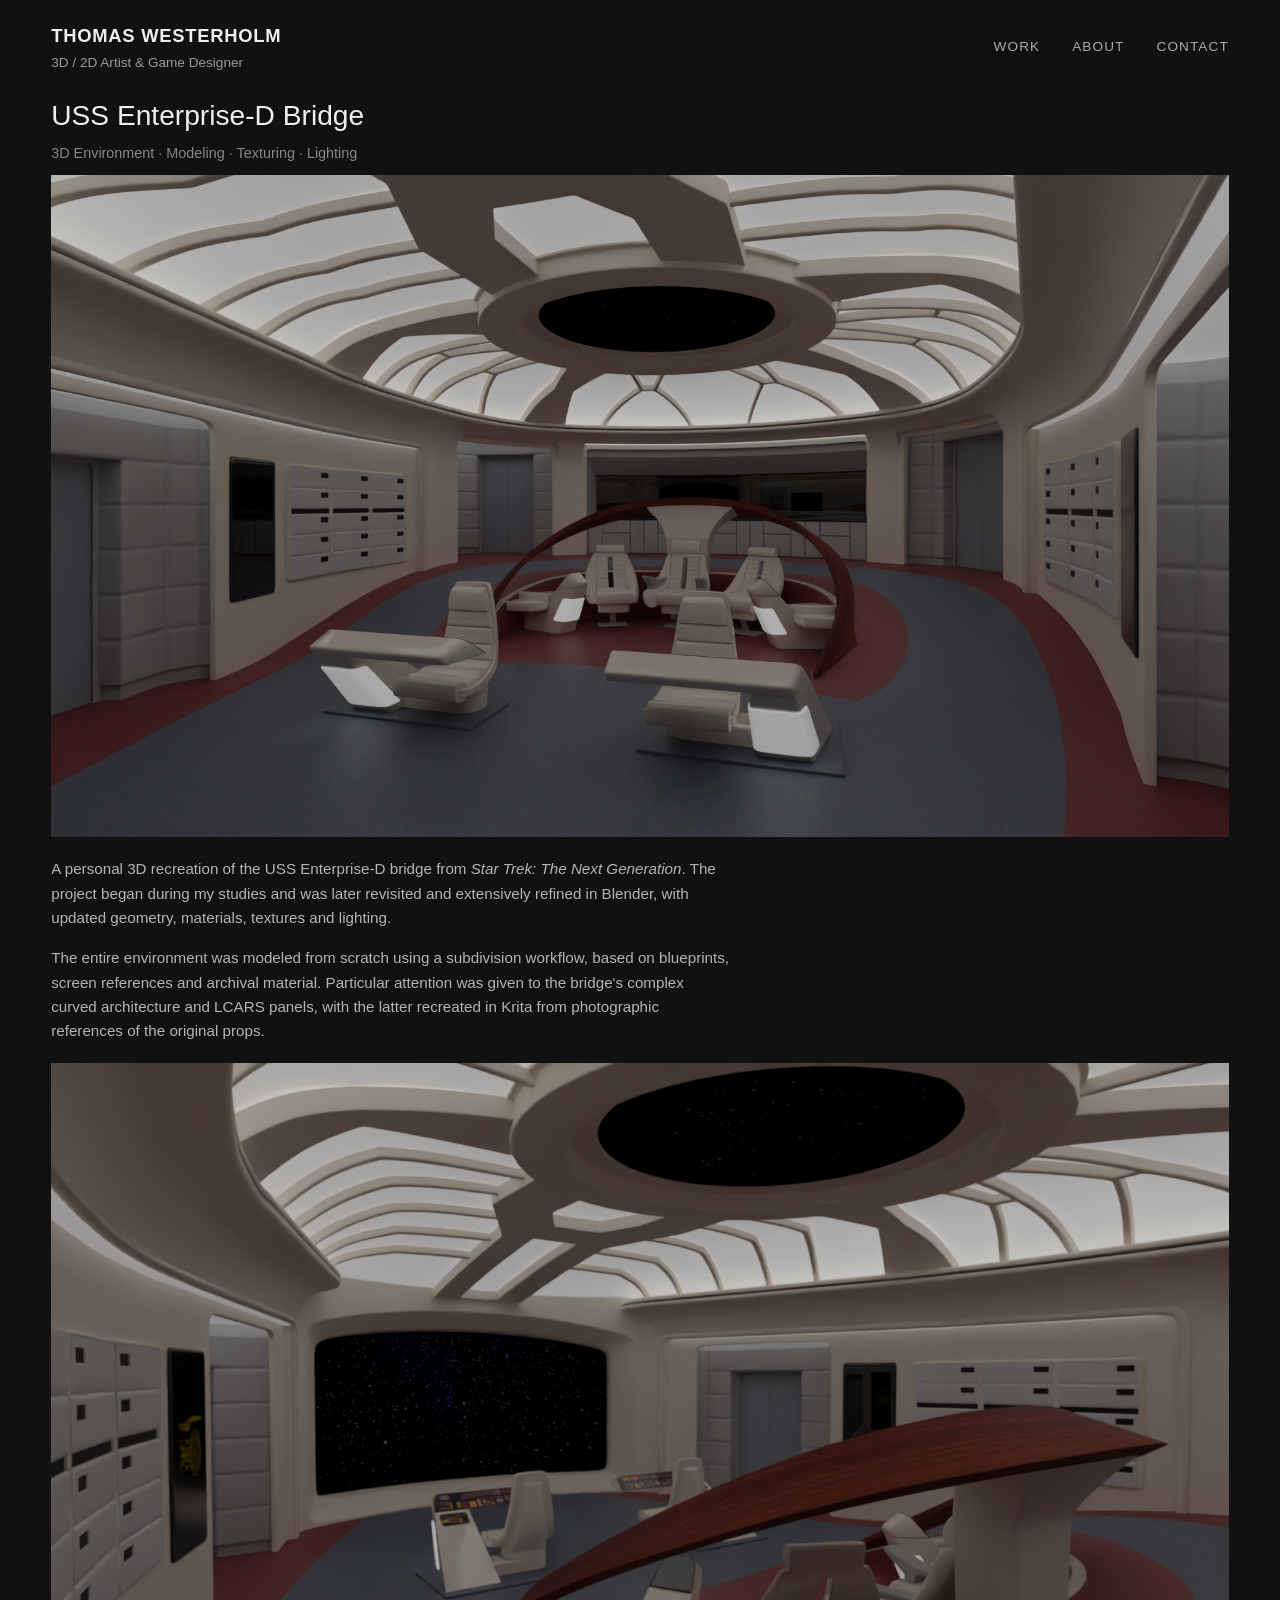
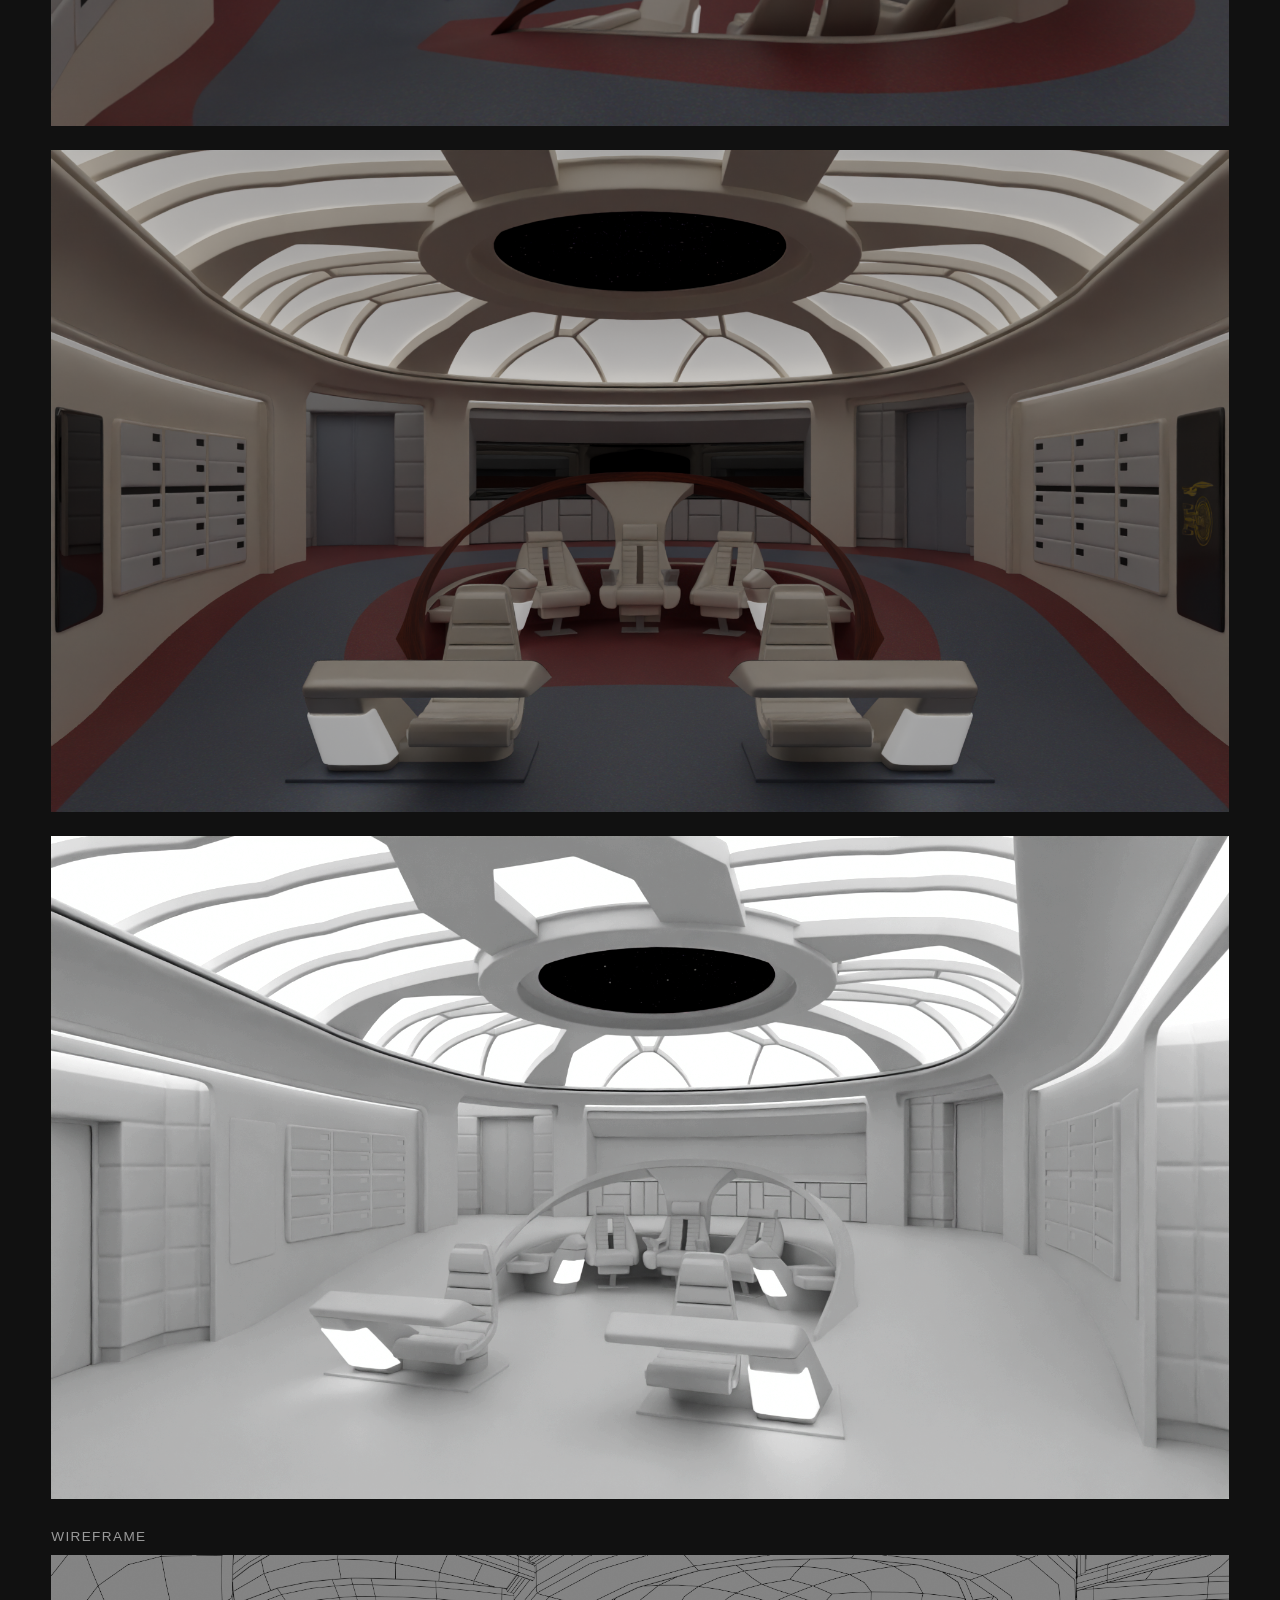
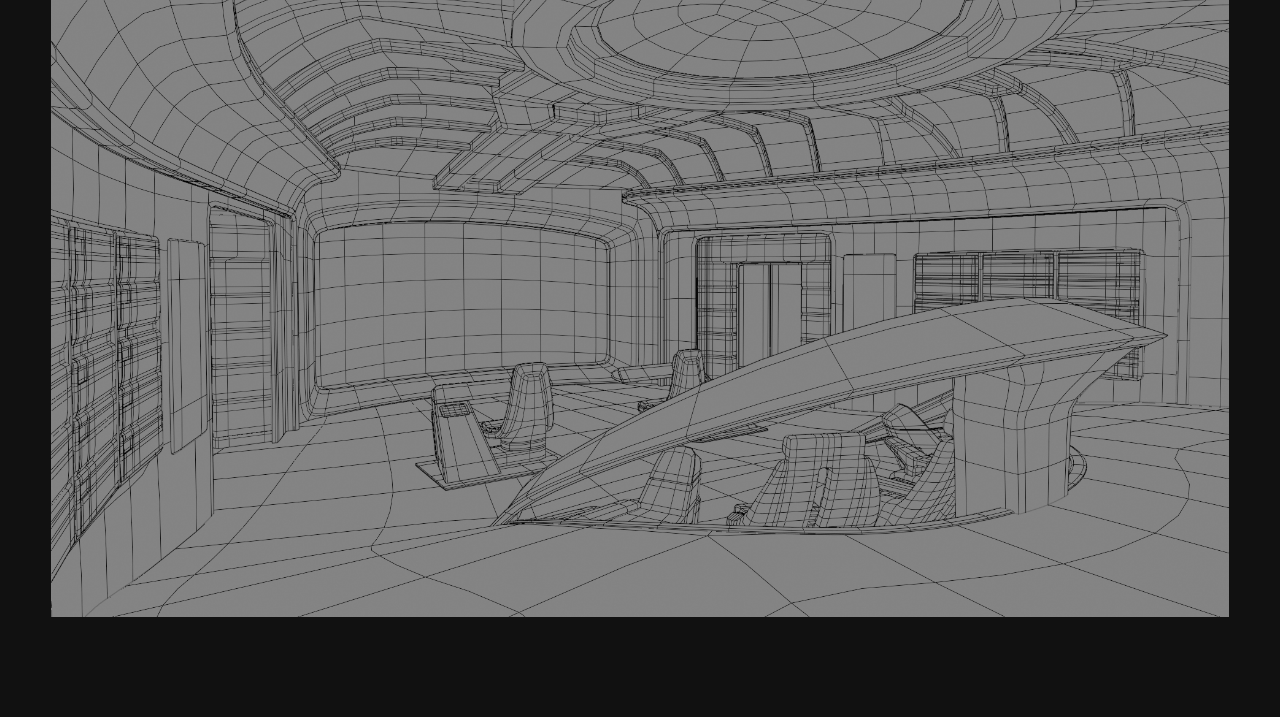
==== enterprise-d.html @ 62e86789 "Enhance project description and add lighting category Updated project description to include lightin" ====
<!DOCTYPE html>
<html lang="en">

<head>
    <meta charset="UTF-8">
    <meta name="viewport" content="width=device-width, initial-scale=1.0">

    <title>USS Enterprise-D Bridge — Thomas Westerholm</title>

    <link rel="stylesheet" href="style.css">
</head>

<body>

    <header class="site-header">

        <div class="identity">
            <a href="index.html">
                <h1>THOMAS WESTERHOLM</h1>
                <p>3D / 2D Artist &amp; Game Designer</p>
            </a>
        </div>

        <nav class="navigation">
            <a href="index.html#work">Work</a>
            <a href="index.html#about">About</a>
            <a href="index.html#contact">Contact</a>
        </nav>

    </header>


    <main class="project-page">

        <section class="project-header">

            <h1>USS Enterprise-D Bridge</h1>

            <p class="project-category">
                3D Environment · Modeling · Texturing · Lighting
            </p>

        </section>


        <section class="project-content">

            <img
                class="project-hero"
                src="/images/enterprise-d/enterprise-d-02.png"
                alt="USS Enterprise-D bridge 3D environment">

<div class="project-description">

    <p>
        A personal 3D recreation of the USS Enterprise-D bridge from
        <em>Star Trek: The Next Generation</em>. The project began during
        my studies and was later revisited and extensively refined in
        Blender, with updated geometry, materials, textures and lighting.
    </p>

    <p>
        The entire environment was modeled from scratch using a subdivision
        workflow, based on blueprints, screen references and archival material.
        Particular attention was given to the bridge's complex curved
        architecture and LCARS panels, with the latter recreated in Krita
        from photographic references of the original props.
    </p>

</div>


            <div class="project-gallery">

                <img
                    src="/images/enterprise-d/enterprise-d-03.png"
                    alt="USS Enterprise-D bridge front view">

                <img
                    src="/images/enterprise-d/enterprise-d-04.png"
                    alt="USS Enterprise-D bridge alternate view">

                <img
                    src="/images/enterprise-d/enterprise-d-01.png"
                    alt="USS Enterprise-D bridge command area">

            </div>


            <div class="project-breakdown">

                <h2>Wireframe</h2>

                <img
                    src="/images/enterprise-d/enterprise-d-wireframe.png"
                    alt="USS Enterprise-D bridge wireframe">

            </div>

        </section>

    </main>

</body>

</html>
---- style.css ----
/* ---------- Base ---------- */

* {
    box-sizing: border-box;
}

html {
    scroll-behavior: smooth;
}

body {
    margin: 0;
    background: #111111;
    color: #eeeeee;
    font-family: Arial, Helvetica, sans-serif;
    line-height: 1.5;
}

a {
    color: inherit;
    text-decoration: none;
}


/* ---------- Header ---------- */

.site-header {
    display: flex;
    justify-content: space-between;
    align-items: center;

    width: 100%;
    padding: 22px 4vw;
}

.identity h1 {
    margin: 0;
    font-size: 1.15rem;
    font-weight: 600;
    letter-spacing: 0.04em;
}

.identity p {
    margin: 3px 0 0;
    color: #999999;
    font-size: 0.85rem;
}

.navigation {
    display: flex;
    gap: 32px;
}

.navigation a {
    color: #aaaaaa;
    font-size: 0.85rem;
    letter-spacing: 0.08em;
    text-transform: uppercase;
}

.navigation a:hover {
    color: #ffffff;
}


/* ---------- Portfolio ---------- */

.portfolio {
    width: 100%;
    padding: 10px 4vw 80px;
}

.section-title {
    margin: 0 0 24px;
    font-size: 0.8rem;
    font-weight: 500;
    color: #888888;
    letter-spacing: 0.12em;
    text-transform: uppercase;
}

.project-grid {
    display: grid;
    grid-template-columns: repeat(2, minmax(0, 1fr));
    gap: 4vw 2vw;
}

.project-image {
    display: flex;
    align-items: center;
    justify-content: center;

    width: 100%;
    aspect-ratio: 16 / 9;

    background: #1b1b1b;
    color: #666666;
    font-size: 0.8rem;
    letter-spacing: 0.08em;

    overflow: hidden;
}

.project img {
    display: block;
    width: 100%;
    height: 100%;
    object-fit: cover;

    transition: transform 0.25s ease;
}

.project:hover img {
    transform: scale(1.015);
}

.project-info {
    padding-top: 12px;
}

.project-info h2 {
    margin: 0;
    font-size: 1rem;
    font-weight: 500;
}

.project-info p {
    margin: 3px 0 0;
    color: #888888;
    font-size: 0.8rem;
}

/* ---------- Project Page ---------- */

.project-page {
    width: 100%;
    padding: 0px 4vw 100px;
}

.project-header {
    margin-bottom: 10px;
}

.project-header h1 {
    margin: 0;
    font-size: clamp(1.5rem, 2.2vw, 2.2rem);
    font-weight: 500;
}

.project-category {
    margin: 6px 0 0;
    color: #888888;
    font-size: 0.9rem;
}

.project-content {
    width: 100%;
}

.project-hero {
    display: block;
    width: 100%;
    height: auto;
}

.project-description {
    max-width: 680px;
    margin: 20px 0 20px;
    color: #b5b5b5;
    font-size: 0.95rem;
    line-height: 1.6;
}

.project-description p {
    margin: 0 0 16px;
}

.project-gallery {
    display: grid;
    grid-template-columns: 1fr;
    gap: 24px;
}

.project-gallery img {
    display: block;
    width: 100%;
    height: auto;
}

.project-breakdown {
    margin-top: 28px;
}

.project-breakdown h2 {
    margin: 0 0 8px;
    font-size: 0.85rem;
    font-weight: 500;
    color: #999999;
    letter-spacing: 0.1em;
    text-transform: uppercase;
}

.project-breakdown img {
    display: block;
    width: 100%;
    height: auto;
}

/* ---------- Responsive ---------- */

@media (max-width: 700px) {

    .site-header {
        align-items: flex-start;
        flex-direction: column;
        gap: 20px;
        padding: 22px 20px;
    }

    .navigation {
        gap: 20px;
    }

    .portfolio {
        padding: 25px 20px 60px;
    }

    .project-grid {
        grid-template-columns: 1fr;
        gap: 40px;
    }

    .project-page {
        padding: 25px 20px 70px;
    }

    .project-description {
        margin: 30px 0 40px;
    }
}
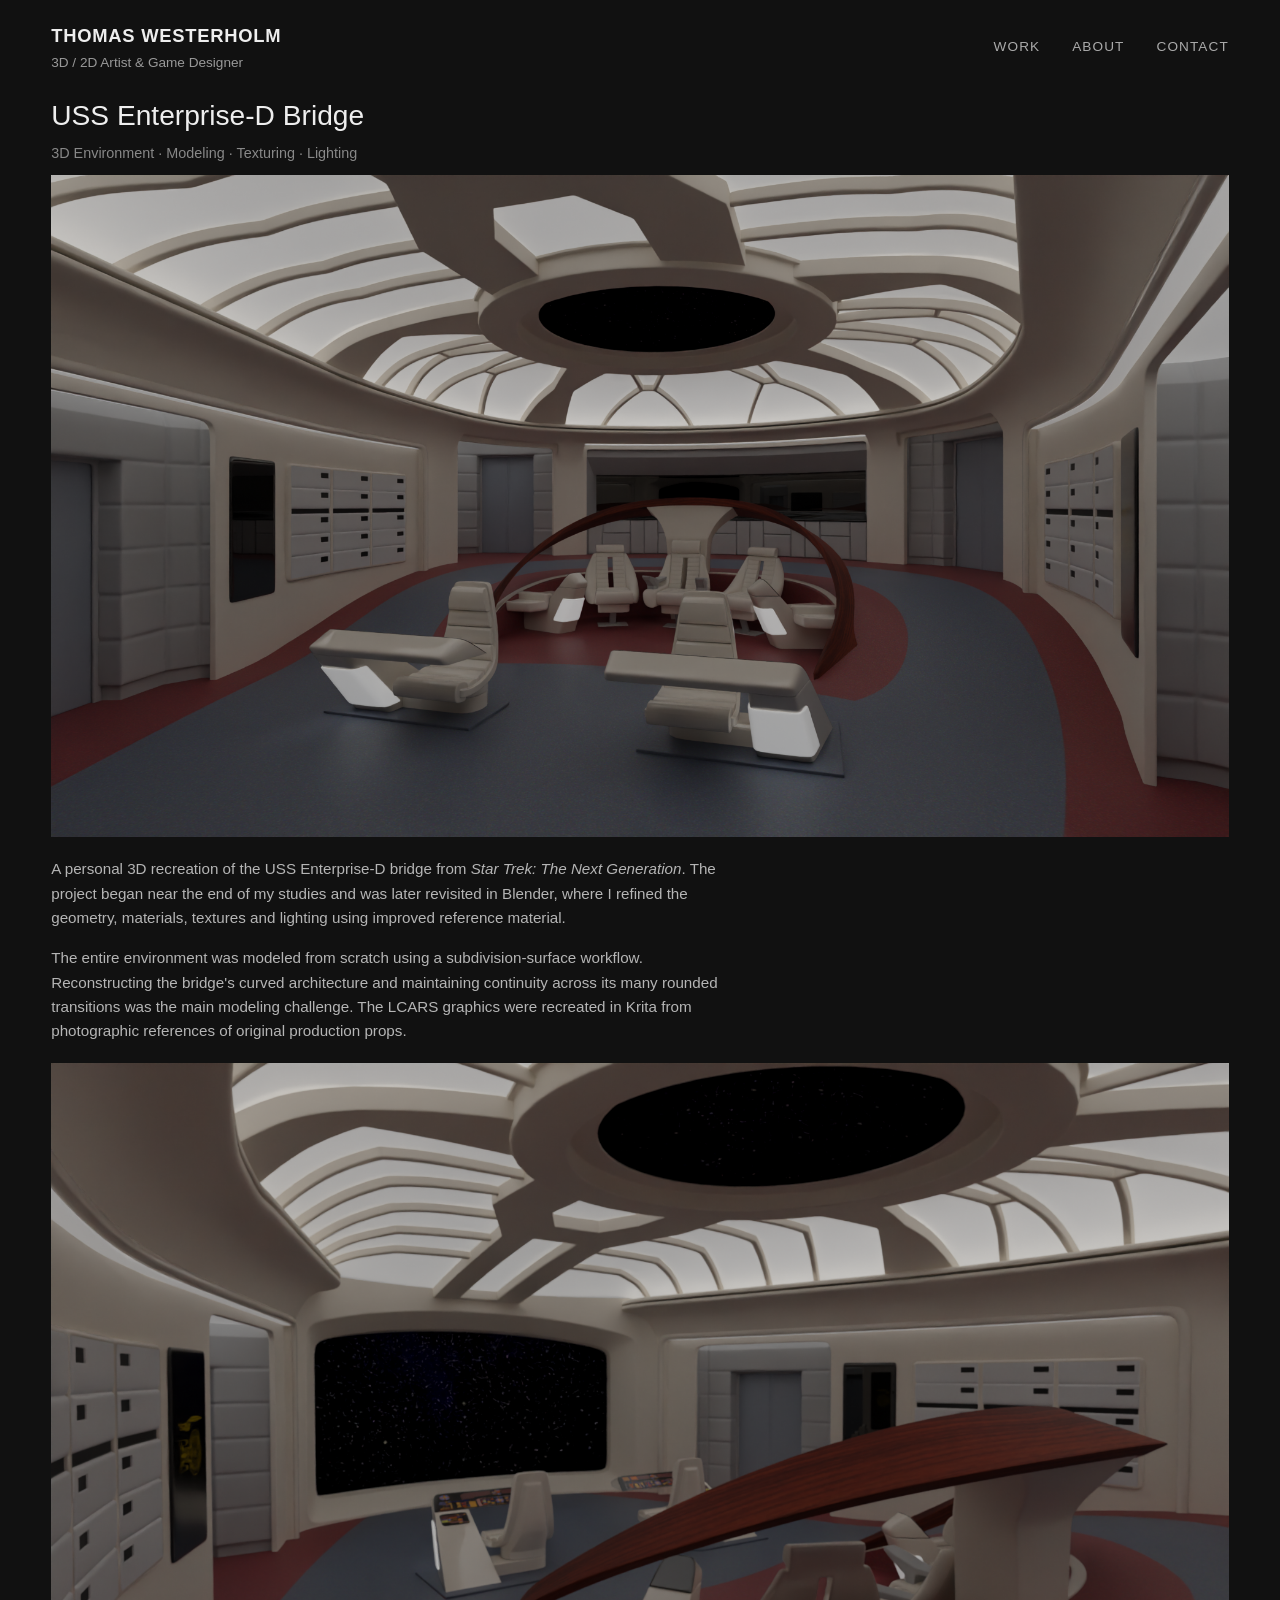
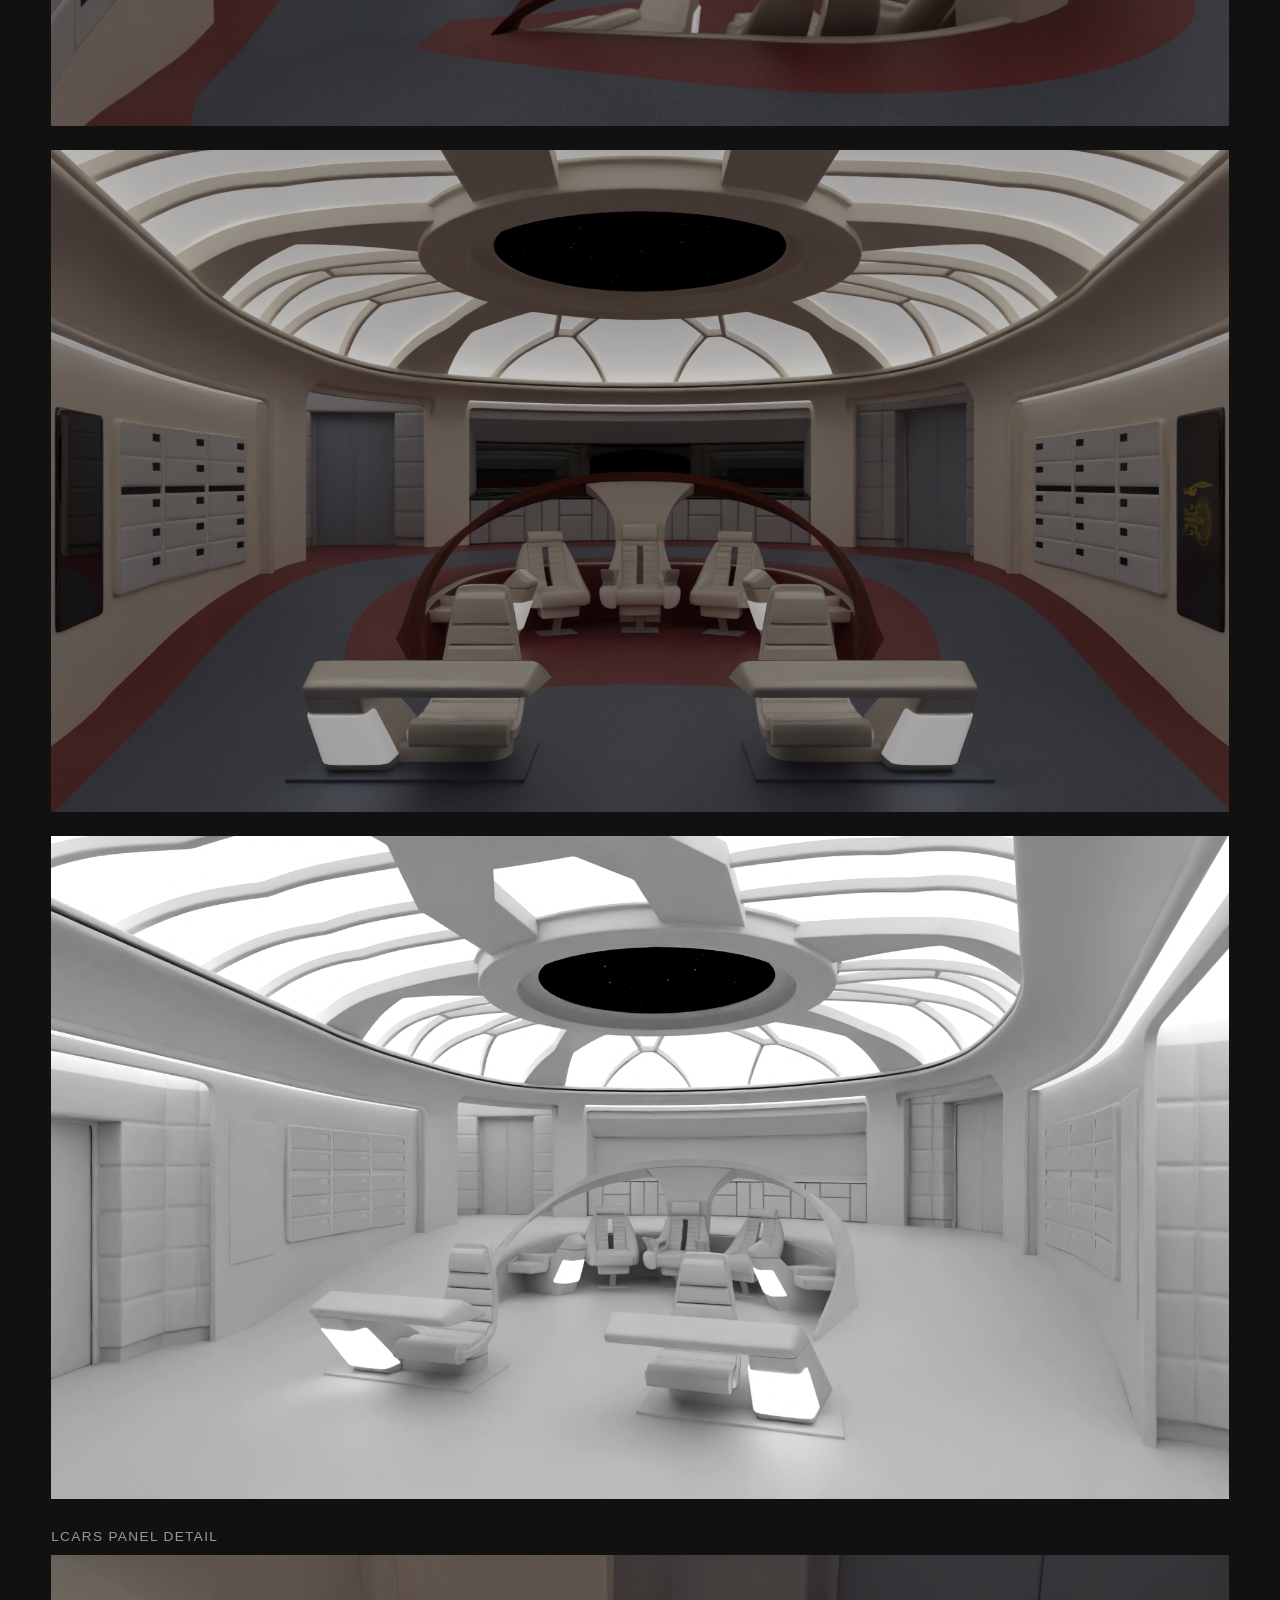
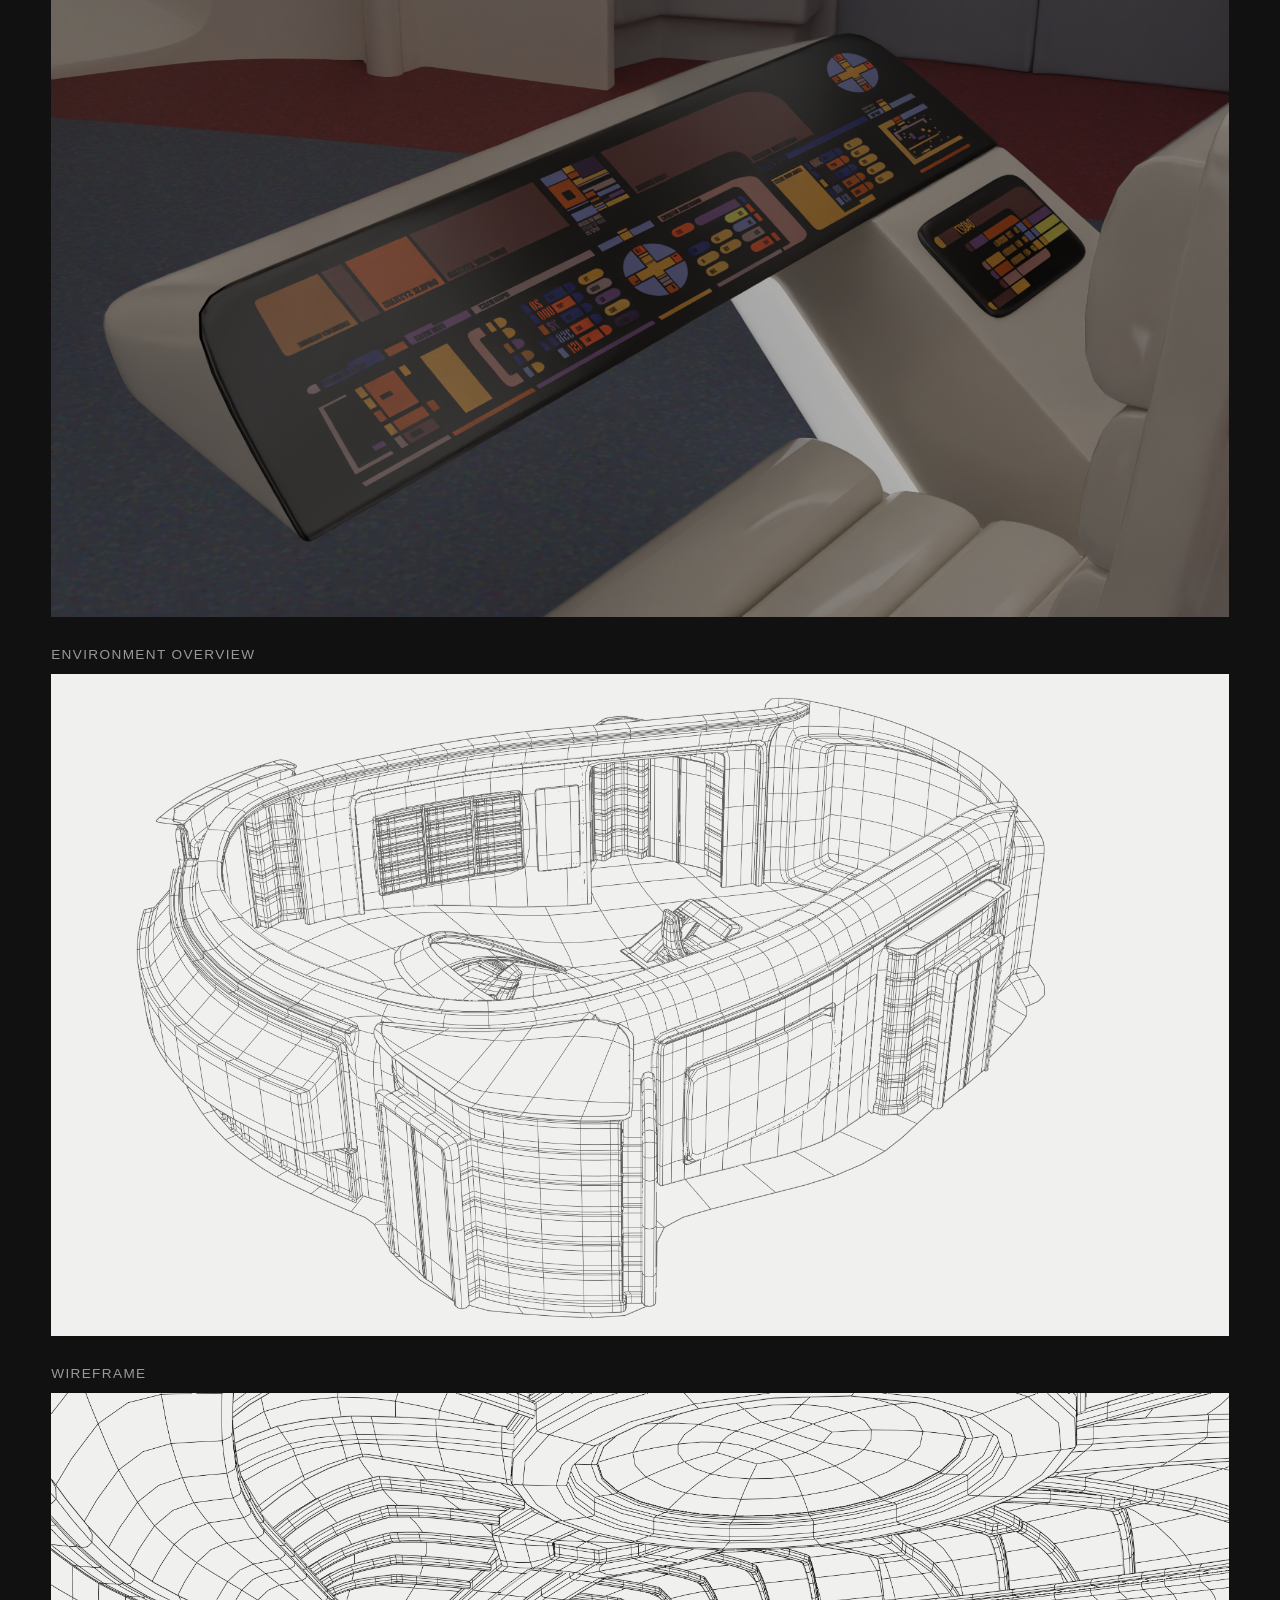
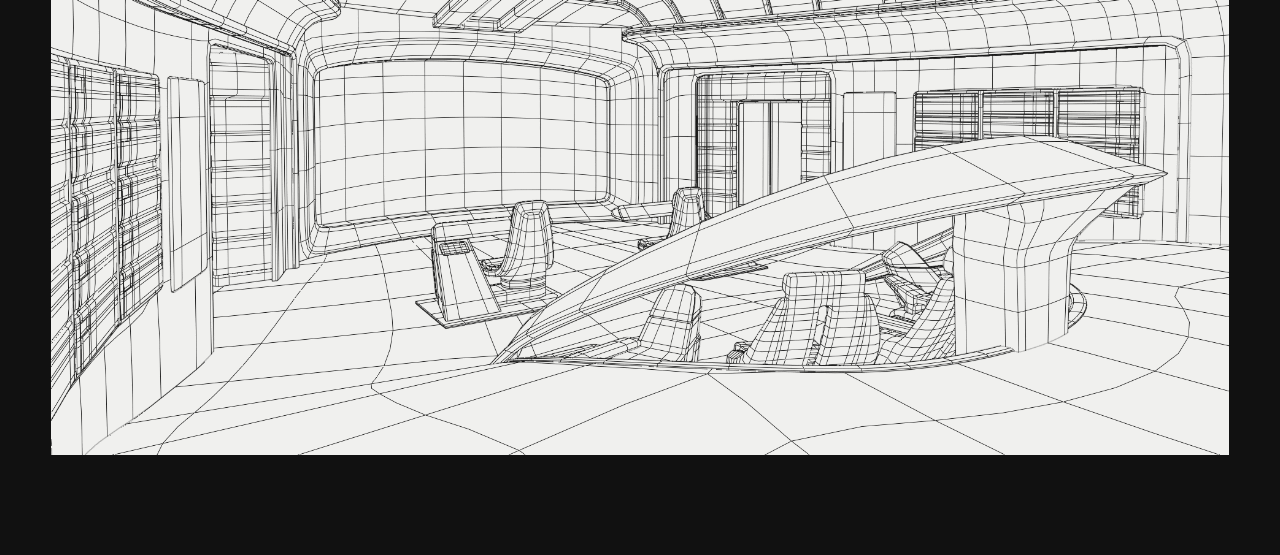
==== commit a88e7520: "Add files via upload" ====
--- a/enterprise-d.html
+++ b/enterprise-d.html
@@ -50,24 +50,25 @@
                 src="/images/enterprise-d/enterprise-d-02.png"
                 alt="USS Enterprise-D bridge 3D environment">
 
-<div class="project-description">
+            <div class="project-description">
 
-    <p>
-        A personal 3D recreation of the USS Enterprise-D bridge from
-        <em>Star Trek: The Next Generation</em>. The project began during
-        my studies and was later revisited and extensively refined in
-        Blender, with updated geometry, materials, textures and lighting.
-    </p>
+                <p>
+                    A personal 3D recreation of the USS Enterprise-D bridge from
+                    <em>Star Trek: The Next Generation</em>. The project began near the
+                    end of my studies and was later revisited in Blender, where I refined
+                    the geometry, materials, textures and lighting using improved reference
+                    material.
+                </p>
 
-    <p>
-        The entire environment was modeled from scratch using a subdivision
-        workflow, based on blueprints, screen references and archival material.
-        Particular attention was given to the bridge's complex curved
-        architecture and LCARS panels, with the latter recreated in Krita
-        from photographic references of the original props.
-    </p>
+                <p>
+                    The entire environment was modeled from scratch using a subdivision-surface
+                    workflow. Reconstructing the bridge's curved architecture and maintaining
+                    continuity across its many rounded transitions was the main modeling
+                    challenge. The LCARS graphics were recreated in Krita from photographic
+                    references of original production props.
+                </p>
 
-</div>
+            </div>
 
 
             <div class="project-gallery">
@@ -89,11 +90,33 @@
 
             <div class="project-breakdown">
 
+                <h2>LCARS Panel Detail</h2>
+
+                <img
+                    src="/images/enterprise-d/enterprise-d-LCARS01.png"
+                    alt="LCARS control panel detail on the USS Enterprise-D bridge">
+
+            </div>
+
+
+            <div class="project-breakdown">
+
+                <h2>Environment Overview</h2>
+
+                <img
+                    src="/images/enterprise-d/enterprise-d-overview.png"
+                    alt="USS Enterprise-D bridge cutaway environment overview">
+
+            </div>
+
+
+            <div class="project-breakdown">
+
                 <h2>Wireframe</h2>
 
                 <img
                     src="/images/enterprise-d/enterprise-d-wireframe.png"
-                    alt="USS Enterprise-D bridge wireframe">
+                    alt="USS Enterprise-D bridge subdivision wireframe">
 
             </div>
 
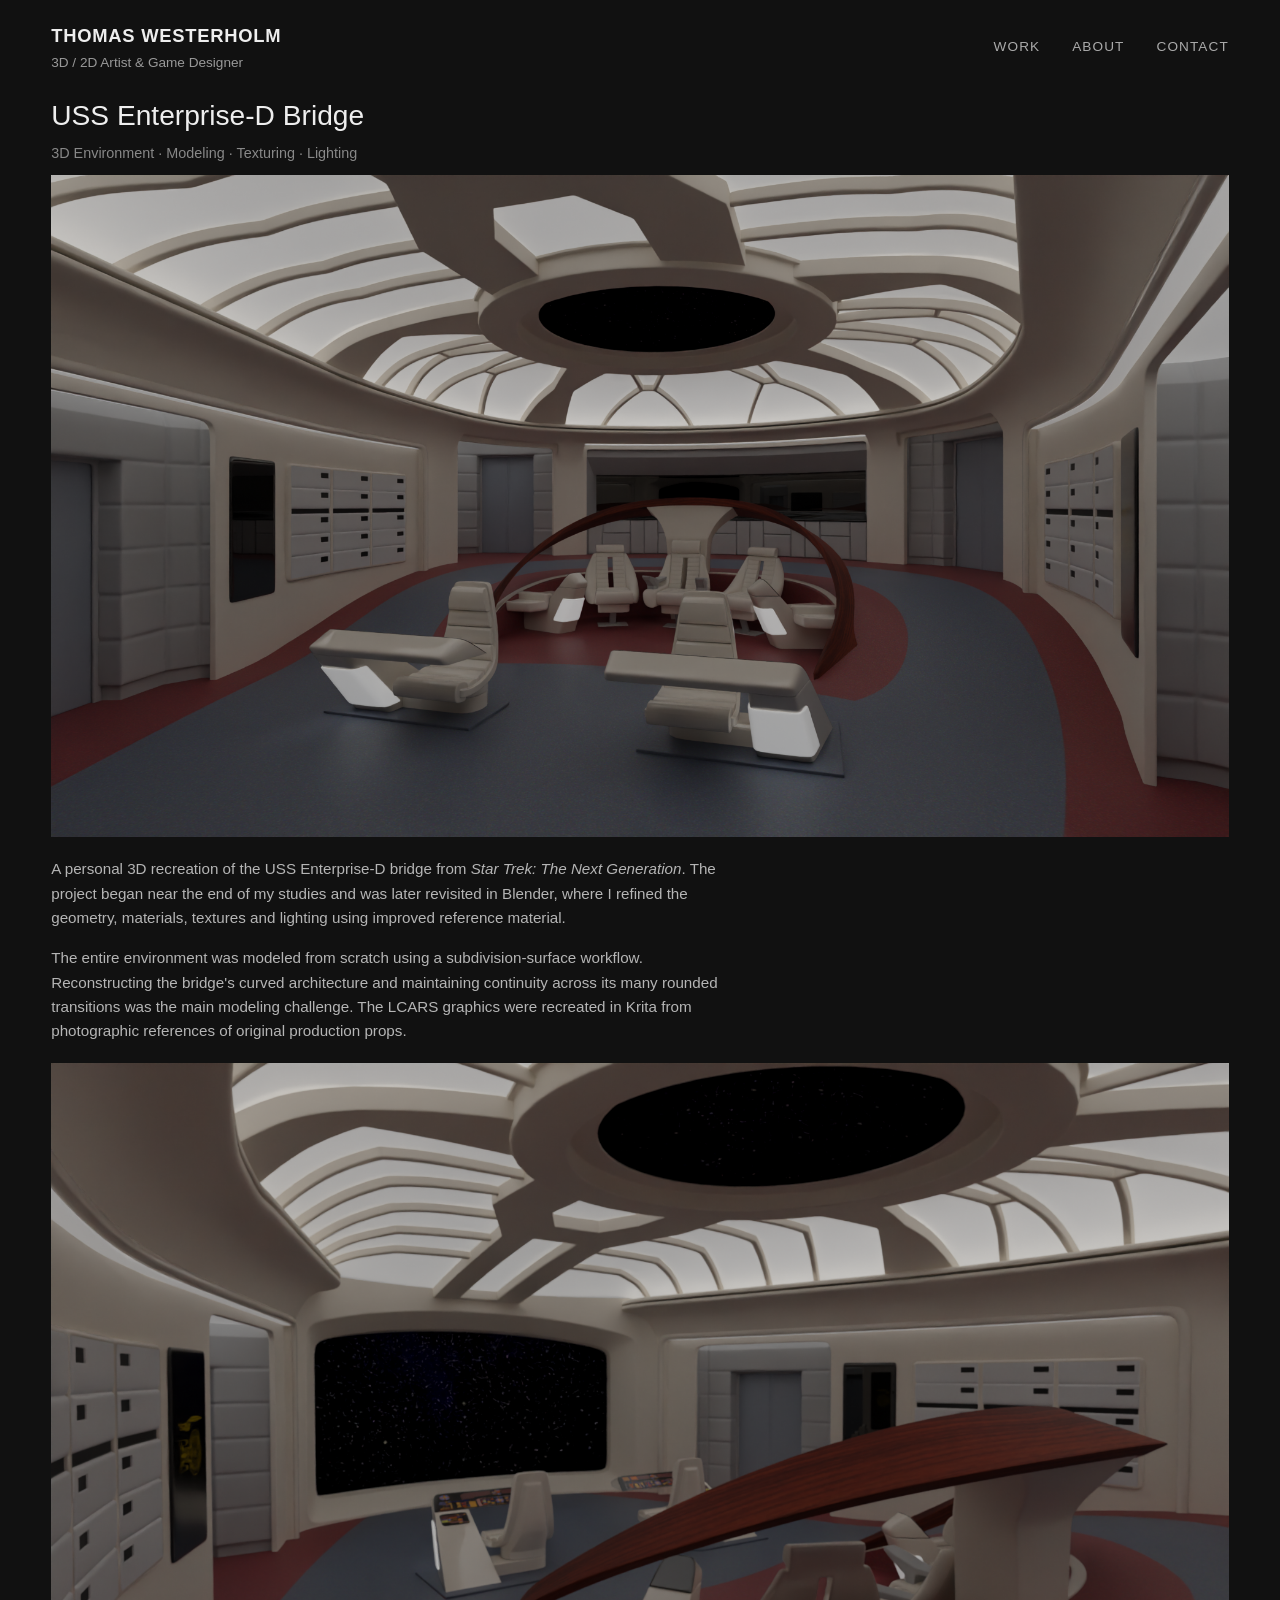
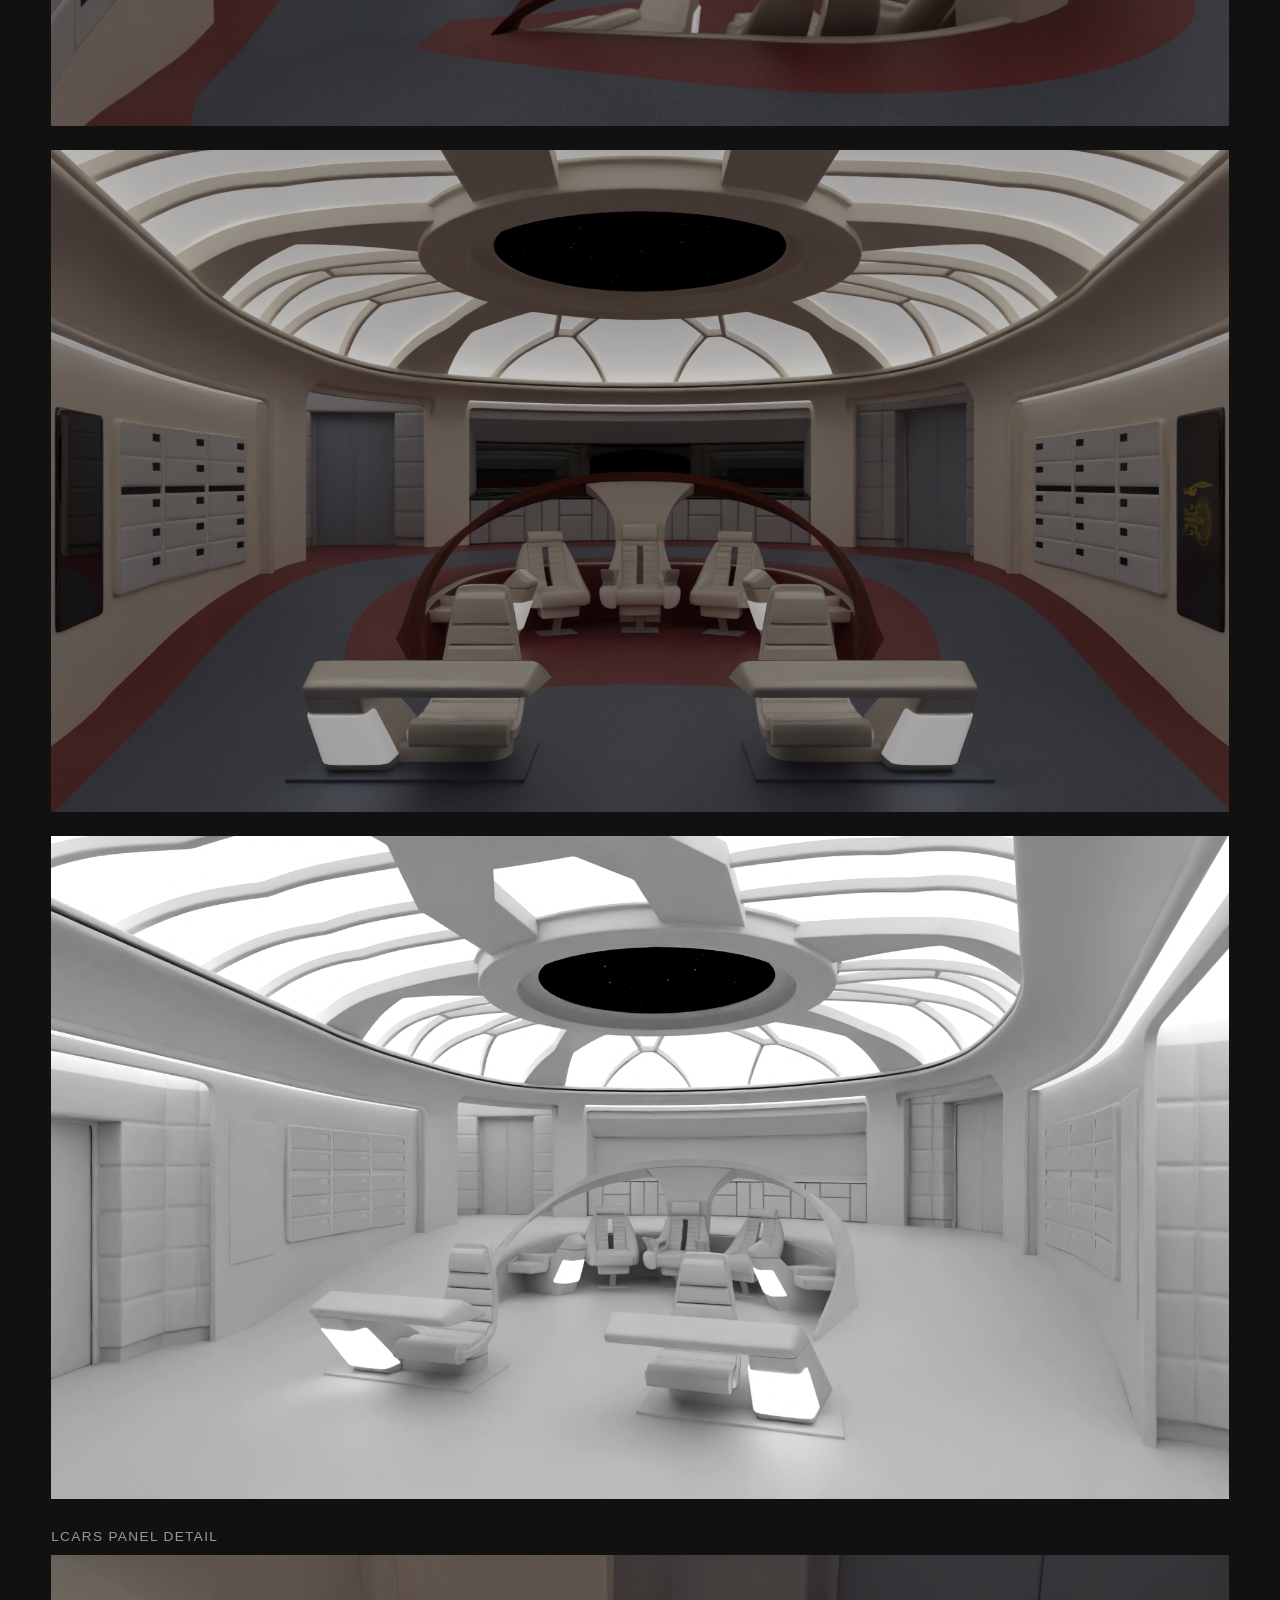
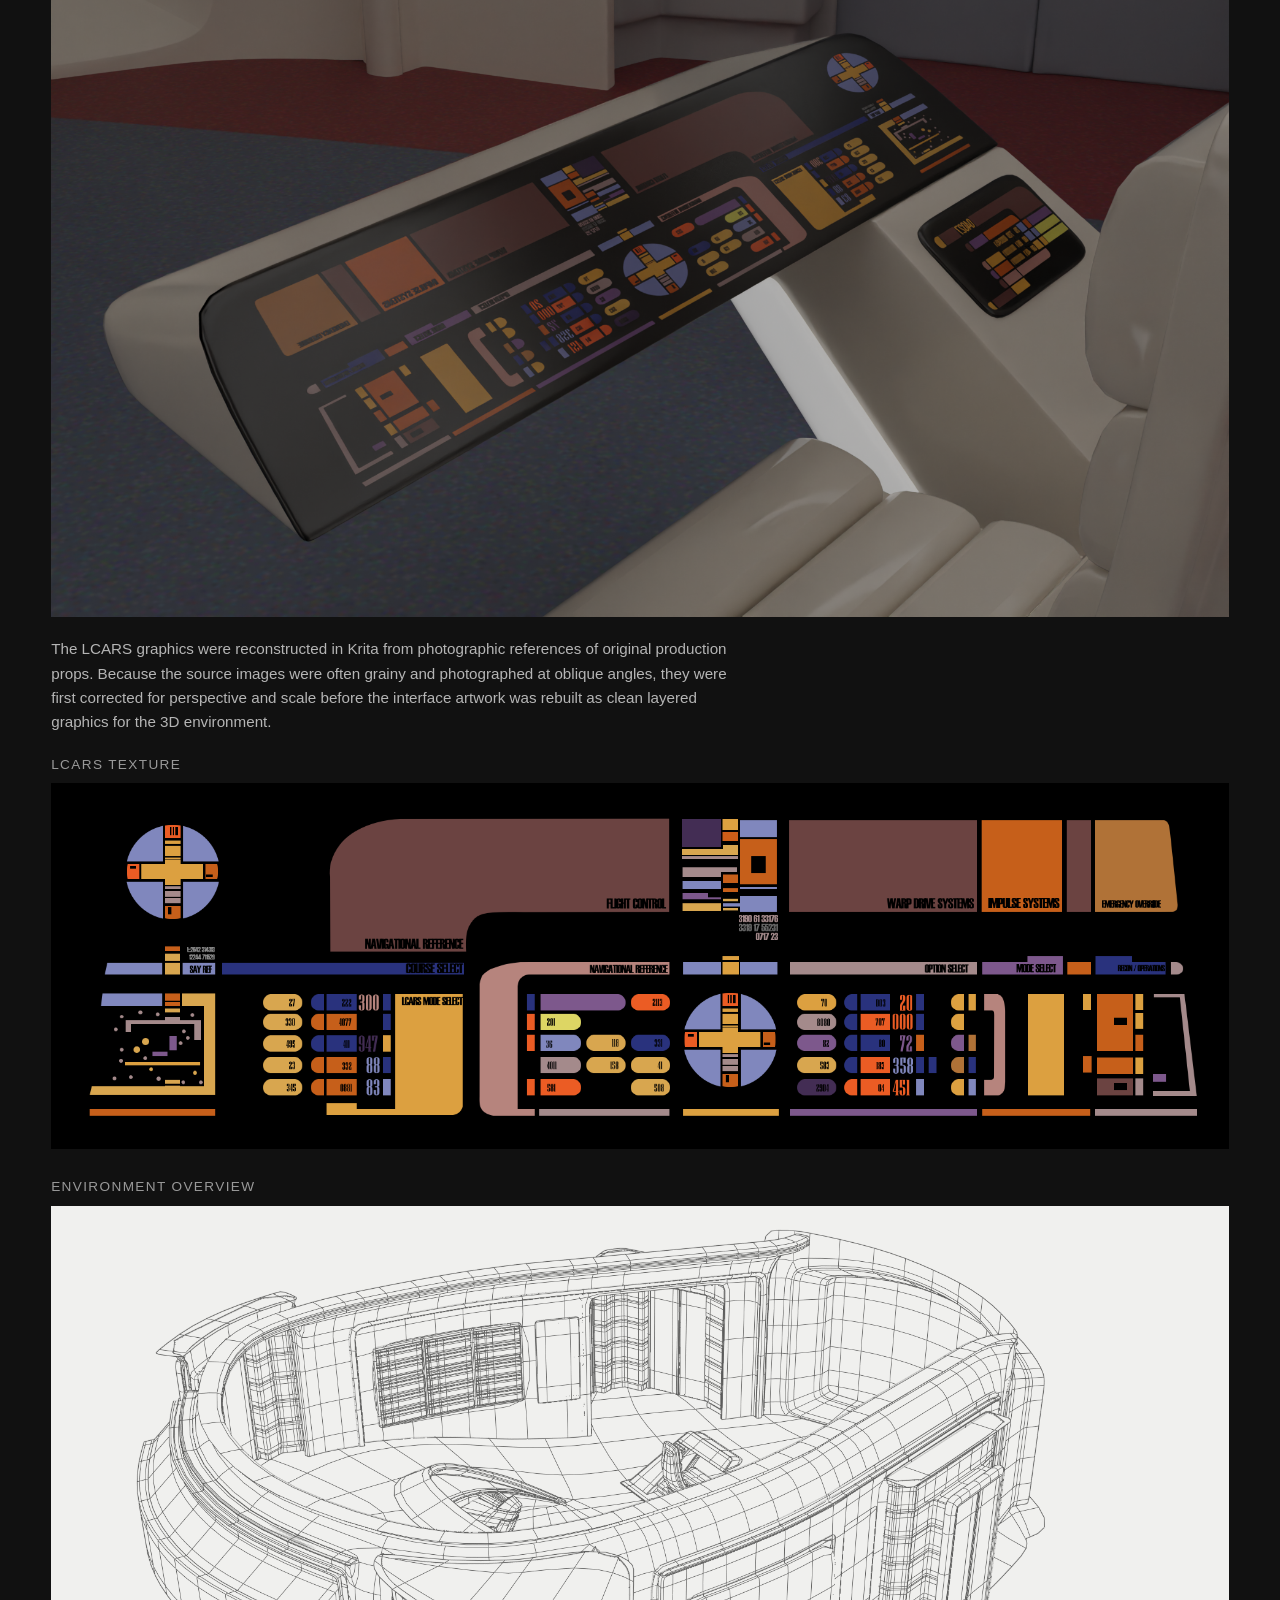
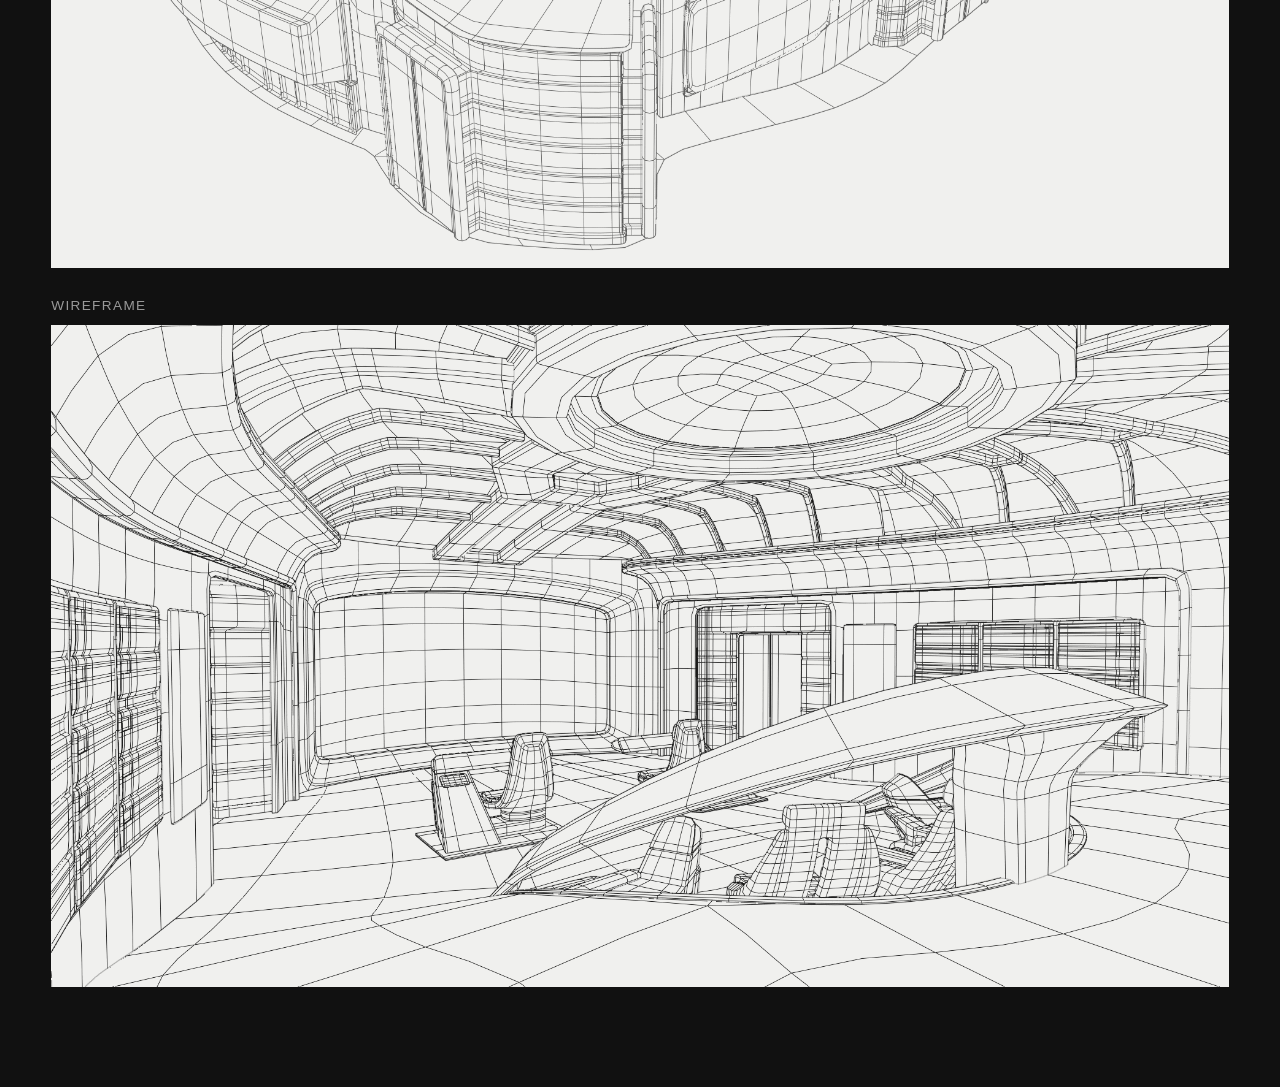
==== commit 038cecd7: "Add files via upload" ====
--- a/enterprise-d.html
+++ b/enterprise-d.html
@@ -96,6 +96,24 @@
                     src="/images/enterprise-d/enterprise-d-LCARS01.png"
                     alt="LCARS control panel detail on the USS Enterprise-D bridge">
 
+                <div class="project-description">
+
+                    <p>
+                        The LCARS graphics were reconstructed in Krita from photographic
+                        references of original production props. Because the source images
+                        were often grainy and photographed at oblique angles, they were first
+                        corrected for perspective and scale before the interface artwork was
+                        rebuilt as clean layered graphics for the 3D environment.
+                    </p>
+
+                </div>
+
+                <h2>LCARS Texture</h2>
+
+                <img
+                    src="/images/enterprise-d/LCARS-texture.png"
+                    alt="Reconstructed LCARS panel texture created for the USS Enterprise-D bridge">
+
             </div>
 
 
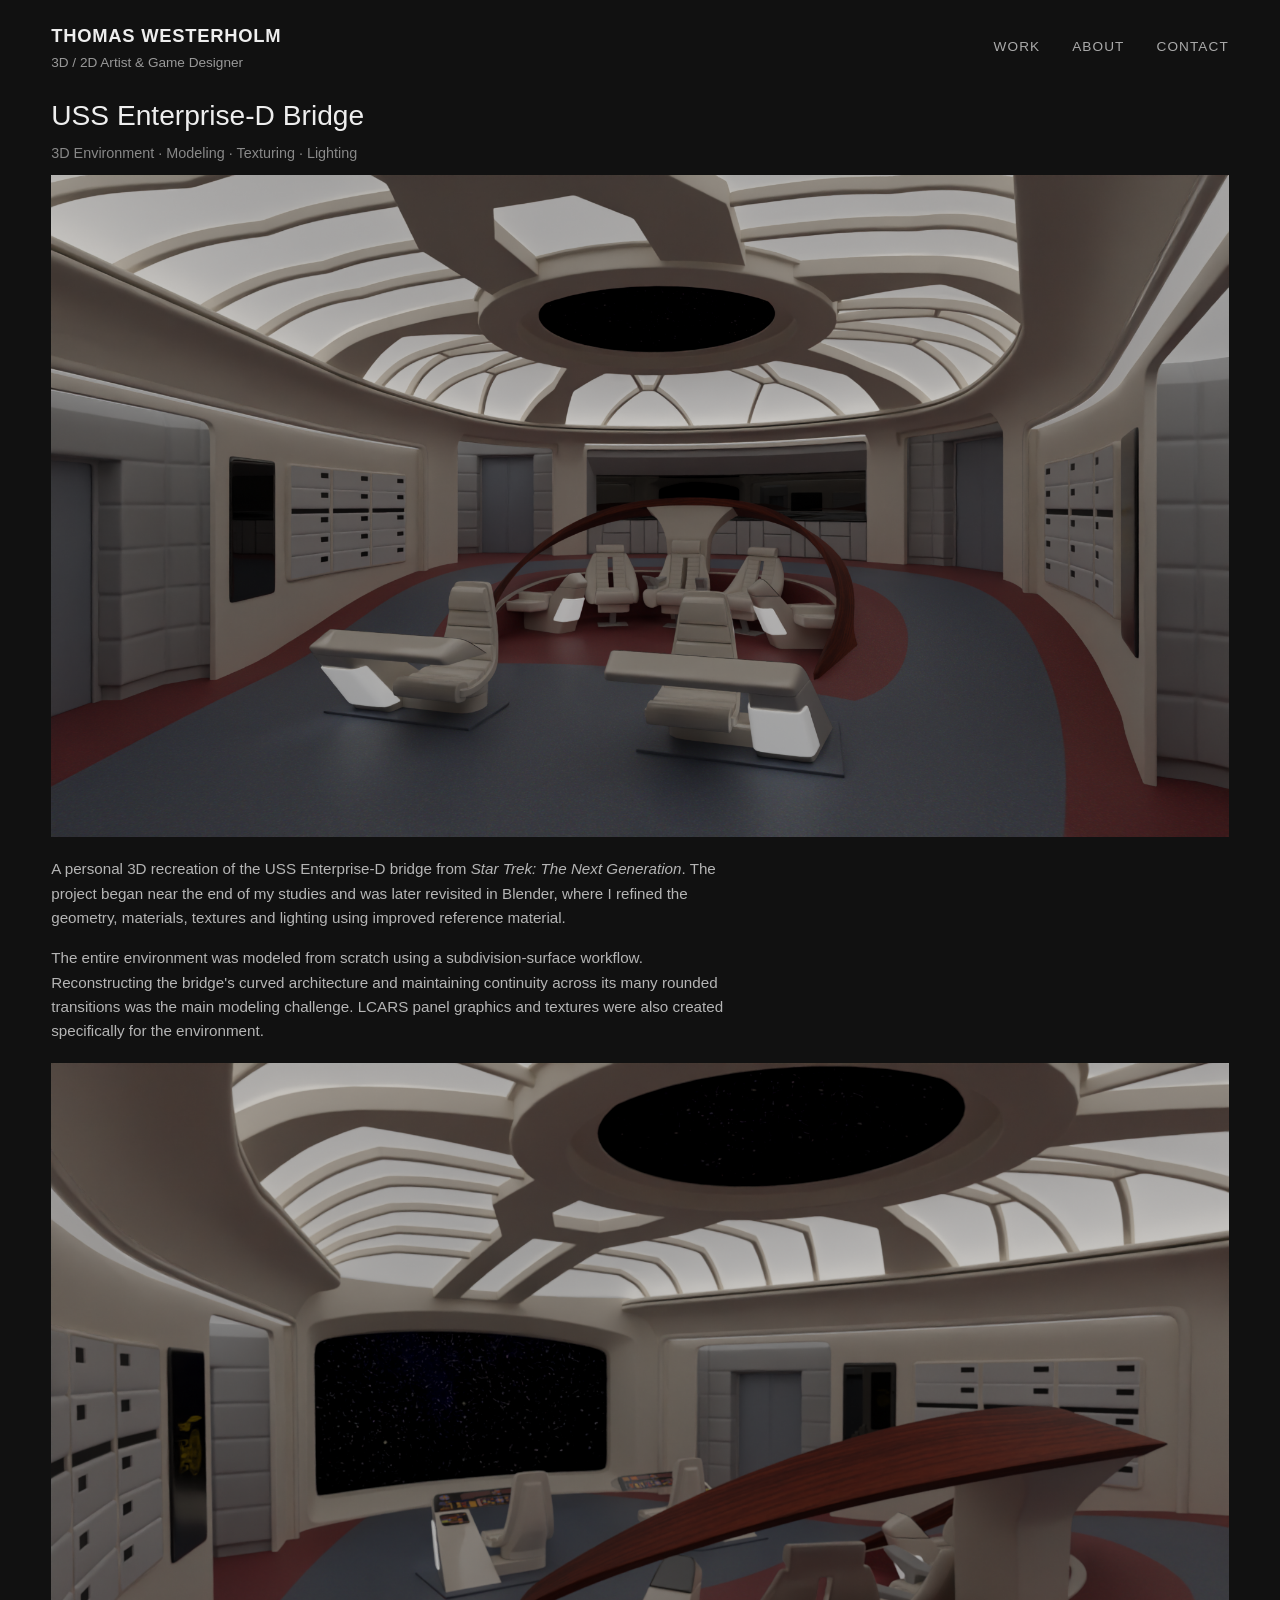
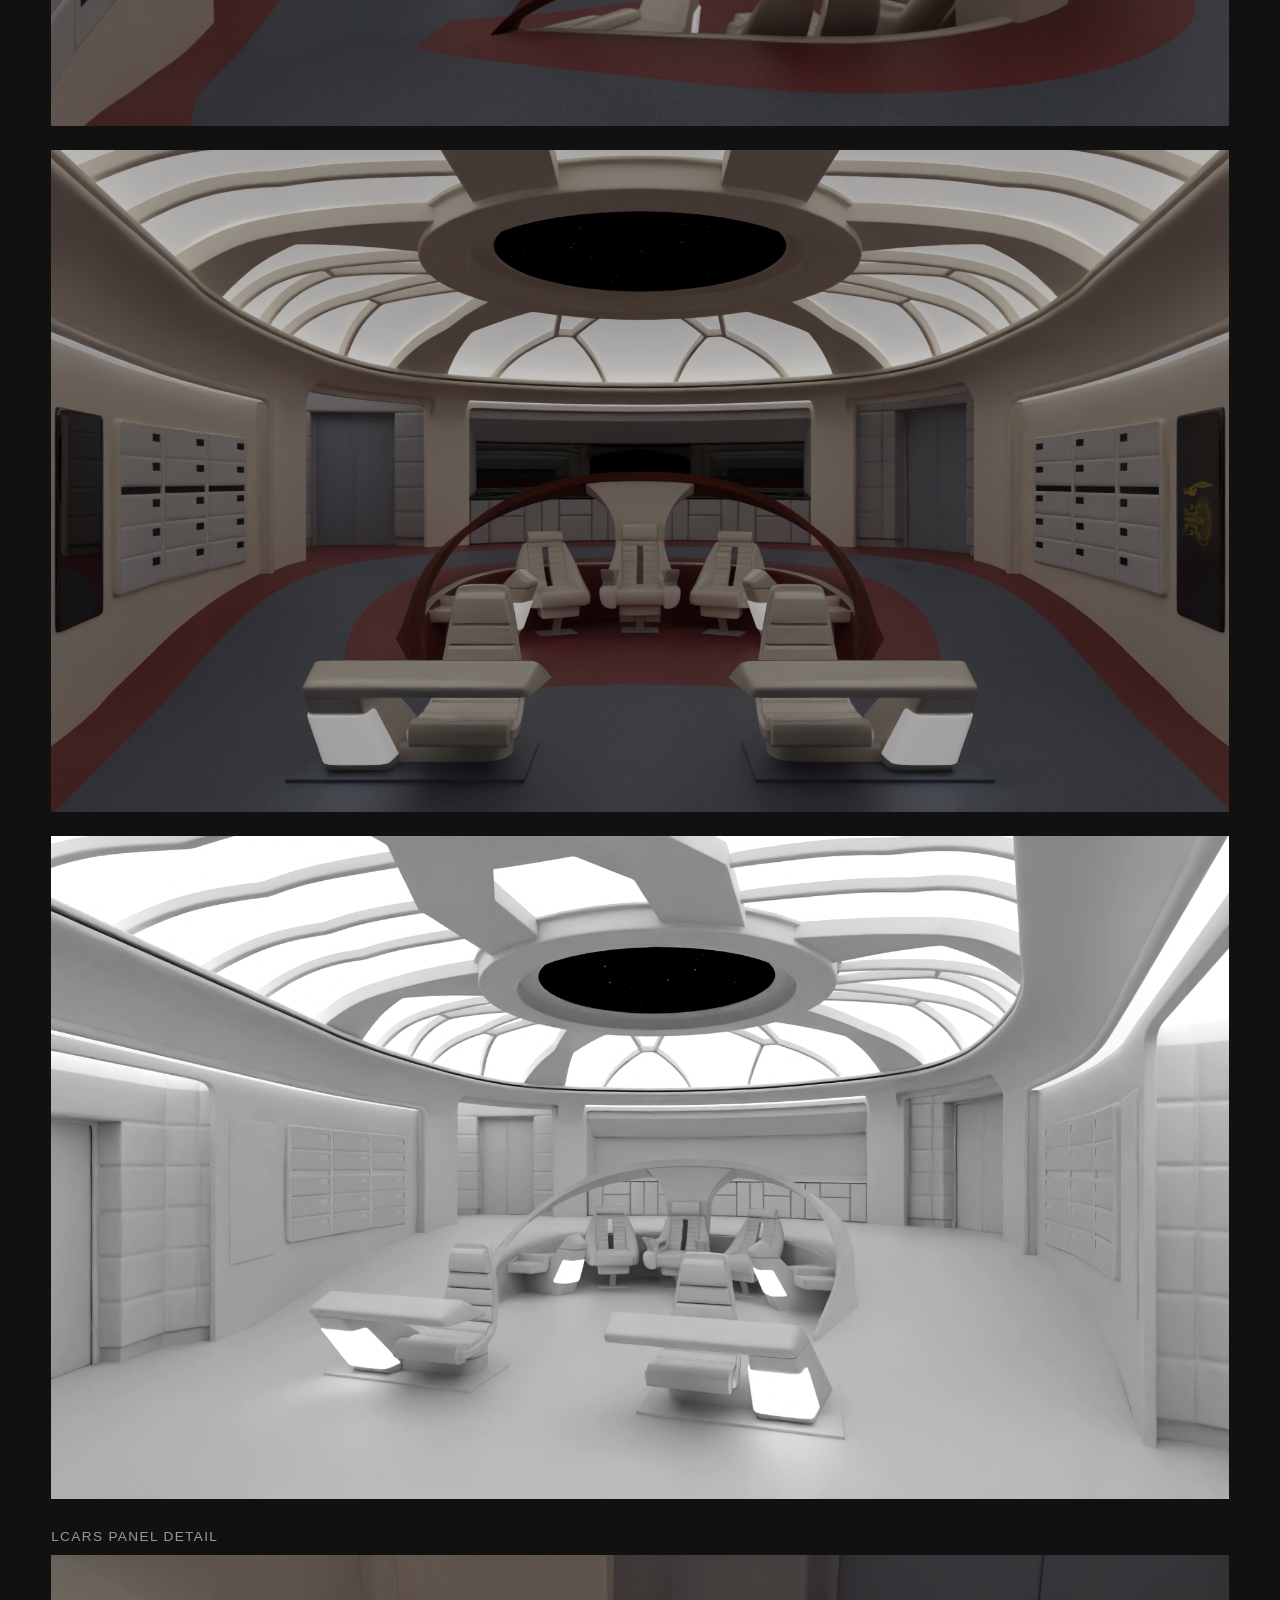
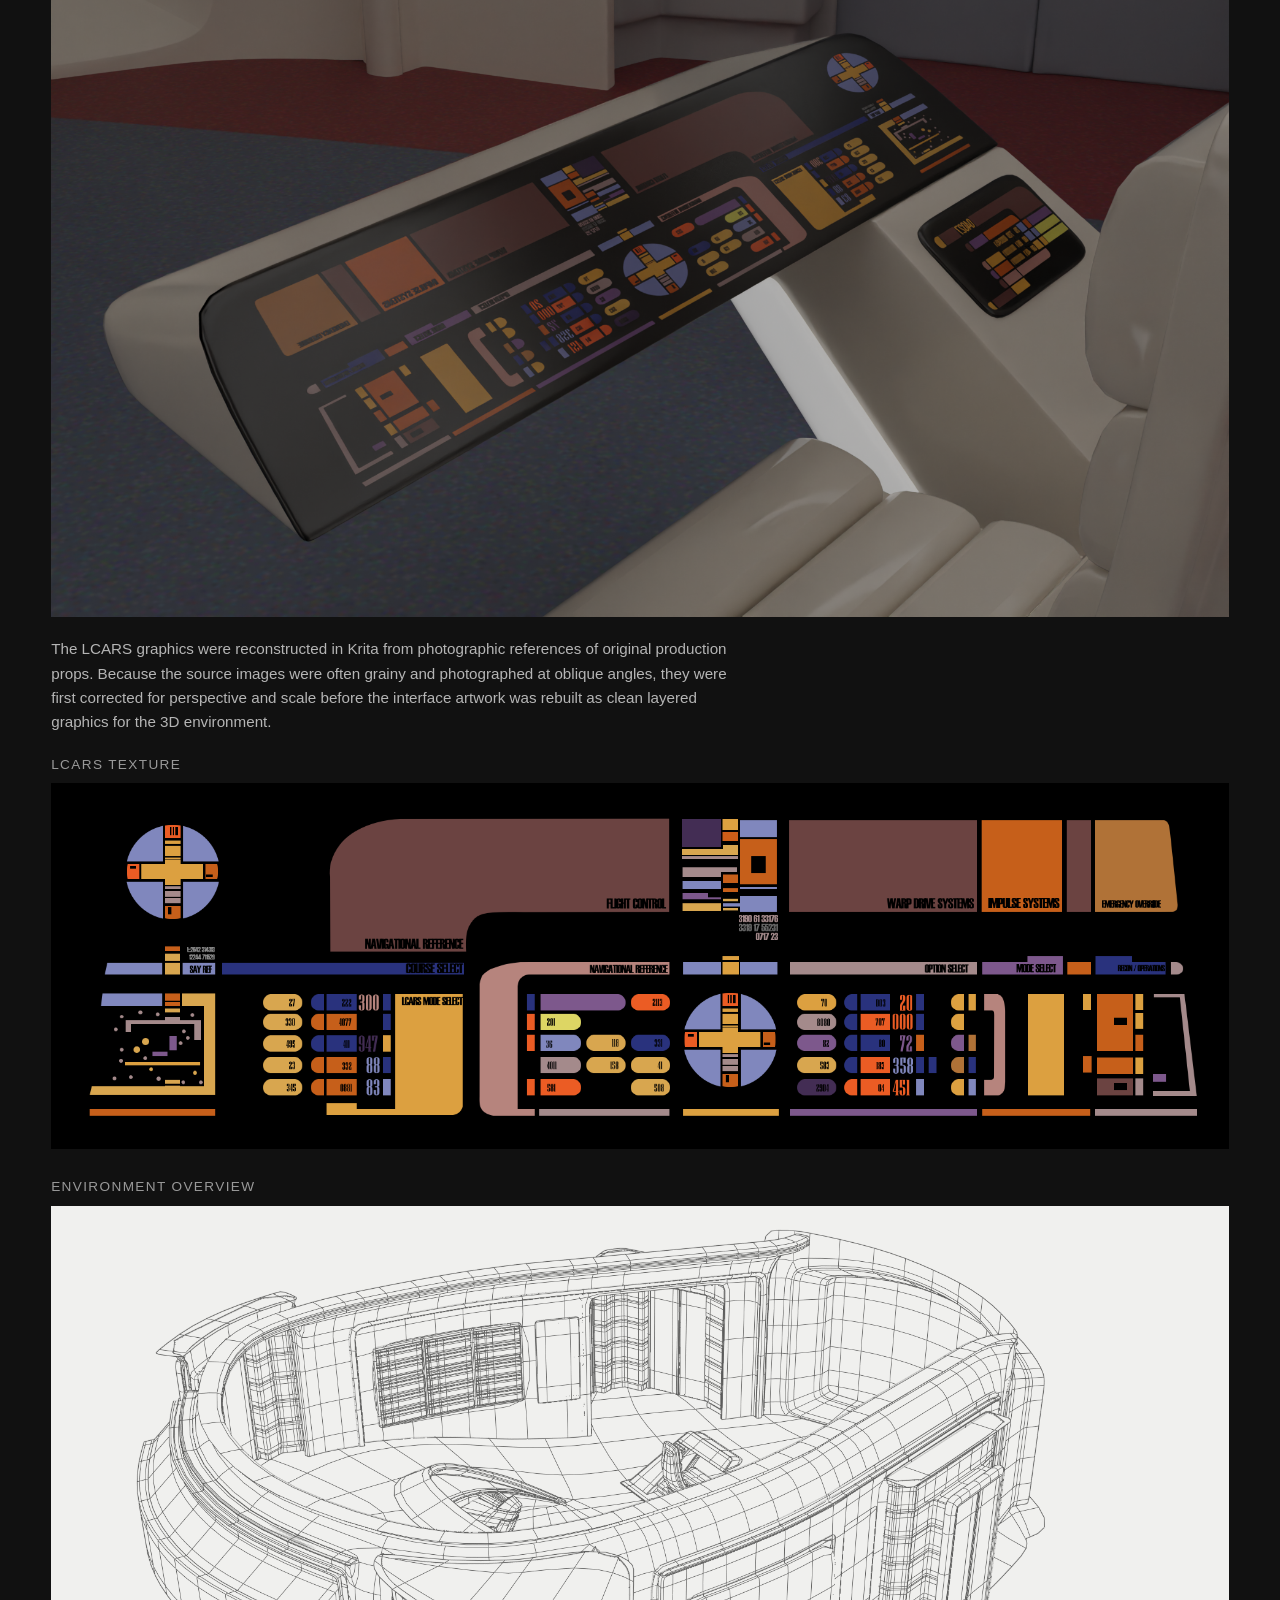
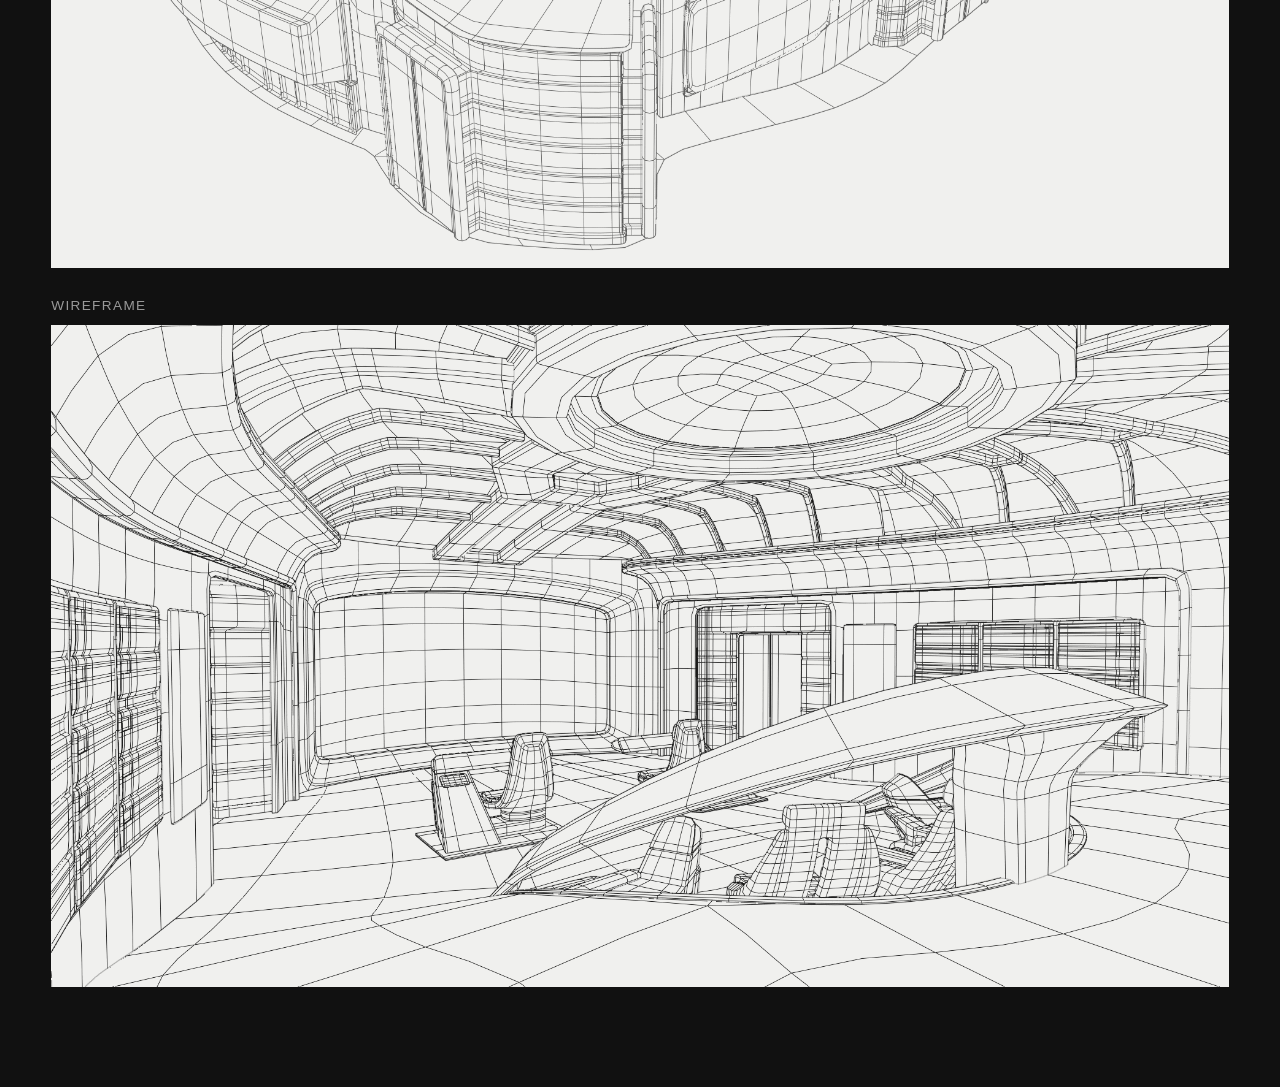
==== commit 820ea0bc: "Revise modeling challenge and LCARS graphics details Updated the description of the modeling challen" ====
--- a/enterprise-d.html
+++ b/enterprise-d.html
@@ -64,8 +64,8 @@
                     The entire environment was modeled from scratch using a subdivision-surface
                     workflow. Reconstructing the bridge's curved architecture and maintaining
                     continuity across its many rounded transitions was the main modeling
-                    challenge. The LCARS graphics were recreated in Krita from photographic
-                    references of original production props.
+                    challenge. LCARS panel graphics and textures were also created specifically
+                    for the environment.
                 </p>
 
             </div>
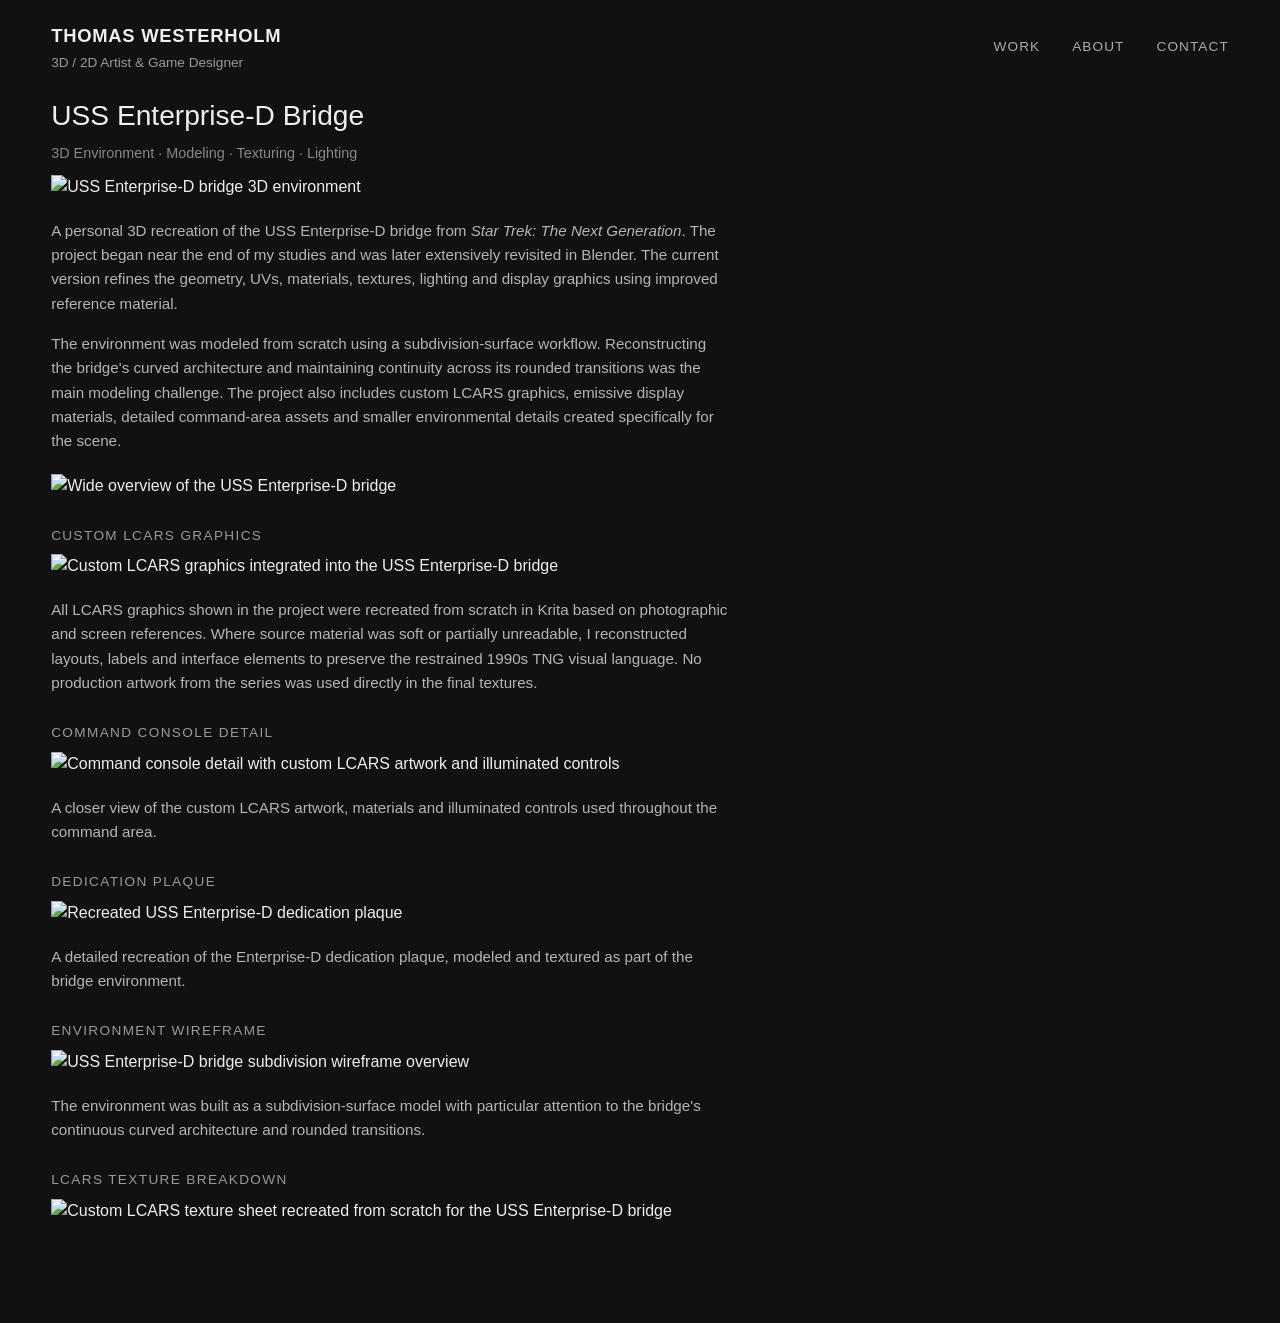
==== commit 235c358b: "Add files via upload" ====
--- a/enterprise-d.html
+++ b/enterprise-d.html
@@ -8,6 +8,8 @@
     <title>USS Enterprise-D Bridge — Thomas Westerholm</title>
 
     <link rel="stylesheet" href="style.css">
+    <link rel="icon" type="image/png" href="/images/favicon.png">
+    <link rel="icon" href="/images/favicon.ico">
 </head>
 
 <body>
@@ -29,113 +31,124 @@
 
     </header>
 
-
     <main class="project-page">
 
         <section class="project-header">
-
             <h1>USS Enterprise-D Bridge</h1>
-
             <p class="project-category">
                 3D Environment · Modeling · Texturing · Lighting
             </p>
-
         </section>
-
 
         <section class="project-content">
 
             <img
                 class="project-hero"
-                src="/images/enterprise-d/enterprise-d-02.png"
+                src="/images/enterprise-d/enterprise-d-01-hero.png"
                 alt="USS Enterprise-D bridge 3D environment">
 
             <div class="project-description">
-
                 <p>
                     A personal 3D recreation of the USS Enterprise-D bridge from
                     <em>Star Trek: The Next Generation</em>. The project began near the
-                    end of my studies and was later revisited in Blender, where I refined
-                    the geometry, materials, textures and lighting using improved reference
-                    material.
+                    end of my studies and was later extensively revisited in Blender. The
+                    current version refines the geometry, UVs, materials, textures, lighting
+                    and display graphics using improved reference material.
                 </p>
 
                 <p>
-                    The entire environment was modeled from scratch using a subdivision-surface
+                    The environment was modeled from scratch using a subdivision-surface
                     workflow. Reconstructing the bridge's curved architecture and maintaining
-                    continuity across its many rounded transitions was the main modeling
-                    challenge. LCARS panel graphics and textures were also created specifically
-                    for the environment.
+                    continuity across its rounded transitions was the main modeling challenge.
+                    The project also includes custom LCARS graphics, emissive display materials,
+                    detailed command-area assets and smaller environmental details created
+                    specifically for the scene.
                 </p>
-
             </div>
 
+            <div class="project-gallery">
+                <img
+                    src="/images/enterprise-d/enterprise-d-02-overview.png"
+                    alt="Wide overview of the USS Enterprise-D bridge"
+                    loading="lazy">
+            </div>
 
-            <div class="project-gallery">
+            <div class="project-breakdown">
+                <h2>Custom LCARS Graphics</h2>
 
                 <img
-                    src="/images/enterprise-d/enterprise-d-03.png"
-                    alt="USS Enterprise-D bridge front view">
+                    src="/images/enterprise-d/enterprise-d-03-lcars-wall.png"
+                    alt="Custom LCARS graphics integrated into the USS Enterprise-D bridge"
+                    loading="lazy">
+
+                <div class="project-description">
+                    <p>
+                        All LCARS graphics shown in the project were recreated from scratch
+                        in Krita based on photographic and screen references. Where source
+                        material was soft or partially unreadable, I reconstructed layouts,
+                        labels and interface elements to preserve the restrained 1990s TNG
+                        visual language. No production artwork from the series was used
+                        directly in the final textures.
+                    </p>
+                </div>
+            </div>
+
+            <div class="project-breakdown">
+                <h2>Command Console Detail</h2>
 
                 <img
-                    src="/images/enterprise-d/enterprise-d-04.png"
-                    alt="USS Enterprise-D bridge alternate view">
+                    src="/images/enterprise-d/enterprise-d-04-command-console.png"
+                    alt="Command console detail with custom LCARS artwork and illuminated controls"
+                    loading="lazy">
+
+                <div class="project-description">
+                    <p>
+                        A closer view of the custom LCARS artwork, materials and illuminated
+                        controls used throughout the command area.
+                    </p>
+                </div>
+            </div>
+
+            <div class="project-breakdown">
+                <h2>Dedication Plaque</h2>
 
                 <img
-                    src="/images/enterprise-d/enterprise-d-01.png"
-                    alt="USS Enterprise-D bridge command area">
+                    src="/images/enterprise-d/enterprise-d-05-dedication-plaque.png"
+                    alt="Recreated USS Enterprise-D dedication plaque"
+                    loading="lazy">
 
+                <div class="project-description">
+                    <p>
+                        A detailed recreation of the Enterprise-D dedication plaque, modeled
+                        and textured as part of the bridge environment.
+                    </p>
+                </div>
             </div>
 
+            <div class="project-breakdown">
+                <h2>Environment Wireframe</h2>
+
+                <img
+                    src="/images/enterprise-d/enterprise-d-06-wireframe-overview.png"
+                    alt="USS Enterprise-D bridge subdivision wireframe overview"
+                    loading="lazy">
+
+                <div class="project-description">
+                    <p>
+                        The environment was built as a subdivision-surface model with
+                        particular attention to the bridge's continuous curved architecture
+                        and rounded transitions.
+                    </p>
+                </div>
+            </div>
 
             <div class="project-breakdown">
-
-                <h2>LCARS Panel Detail</h2>
+                <h2>LCARS Texture Breakdown</h2>
 
                 <img
-                    src="/images/enterprise-d/enterprise-d-LCARS01.png"
-                    alt="LCARS control panel detail on the USS Enterprise-D bridge">
-
-                <div class="project-description">
-
-                    <p>
-                        The LCARS graphics were reconstructed in Krita from photographic
-                        references of original production props. Because the source images
-                        were often grainy and photographed at oblique angles, they were first
-                        corrected for perspective and scale before the interface artwork was
-                        rebuilt as clean layered graphics for the 3D environment.
-                    </p>
-
-                </div>
-
-                <h2>LCARS Texture</h2>
-
-                <img
-                    src="/images/enterprise-d/LCARS-texture.png"
-                    alt="Reconstructed LCARS panel texture created for the USS Enterprise-D bridge">
-
-            </div>
-
-
-            <div class="project-breakdown">
-
-                <h2>Environment Overview</h2>
-
-                <img
-                    src="/images/enterprise-d/enterprise-d-overview.png"
-                    alt="USS Enterprise-D bridge cutaway environment overview">
-
-            </div>
-
-
-            <div class="project-breakdown">
-
-                <h2>Wireframe</h2>
-
-                <img
-                    src="/images/enterprise-d/enterprise-d-wireframe.png"
-                    alt="USS Enterprise-D bridge subdivision wireframe">
-
+                    src="/images/enterprise-d/enterprise-d-07-lcars-texture.png"
+                    alt="Custom LCARS texture sheet recreated from scratch for the USS Enterprise-D bridge"
+                    loading="lazy">
             </div>
 
         </section>
@@ -143,5 +156,4 @@
     </main>
 
 </body>
-
 </html>
--- a/style.css
+++ b/style.css
@@ -129,6 +129,42 @@
     color: #888888;
     font-size: 0.8rem;
 }
+
+
+/* ---------- About / Contact ---------- */
+
+.profile-section {
+    width: 100%;
+    padding: 0 4vw 80px;
+}
+
+.profile-content {
+    max-width: 680px;
+    color: #b5b5b5;
+    font-size: 0.95rem;
+    line-height: 1.6;
+}
+
+.profile-content p {
+    margin: 0 0 16px;
+}
+
+.contact-links {
+    display: flex;
+    flex-direction: column;
+    align-items: flex-start;
+    gap: 8px;
+}
+
+.contact-links a {
+    color: #b5b5b5;
+    font-size: 0.95rem;
+}
+
+.contact-links a:hover {
+    color: #ffffff;
+}
+
 
 /* ---------- Project Page ---------- */
 
@@ -206,6 +242,7 @@
     height: auto;
 }
 
+
 /* ---------- Responsive ---------- */
 
 @media (max-width: 700px) {
@@ -230,6 +267,10 @@
         gap: 40px;
     }
 
+    .profile-section {
+        padding: 0 20px 60px;
+    }
+
     .project-page {
         padding: 25px 20px 70px;
     }
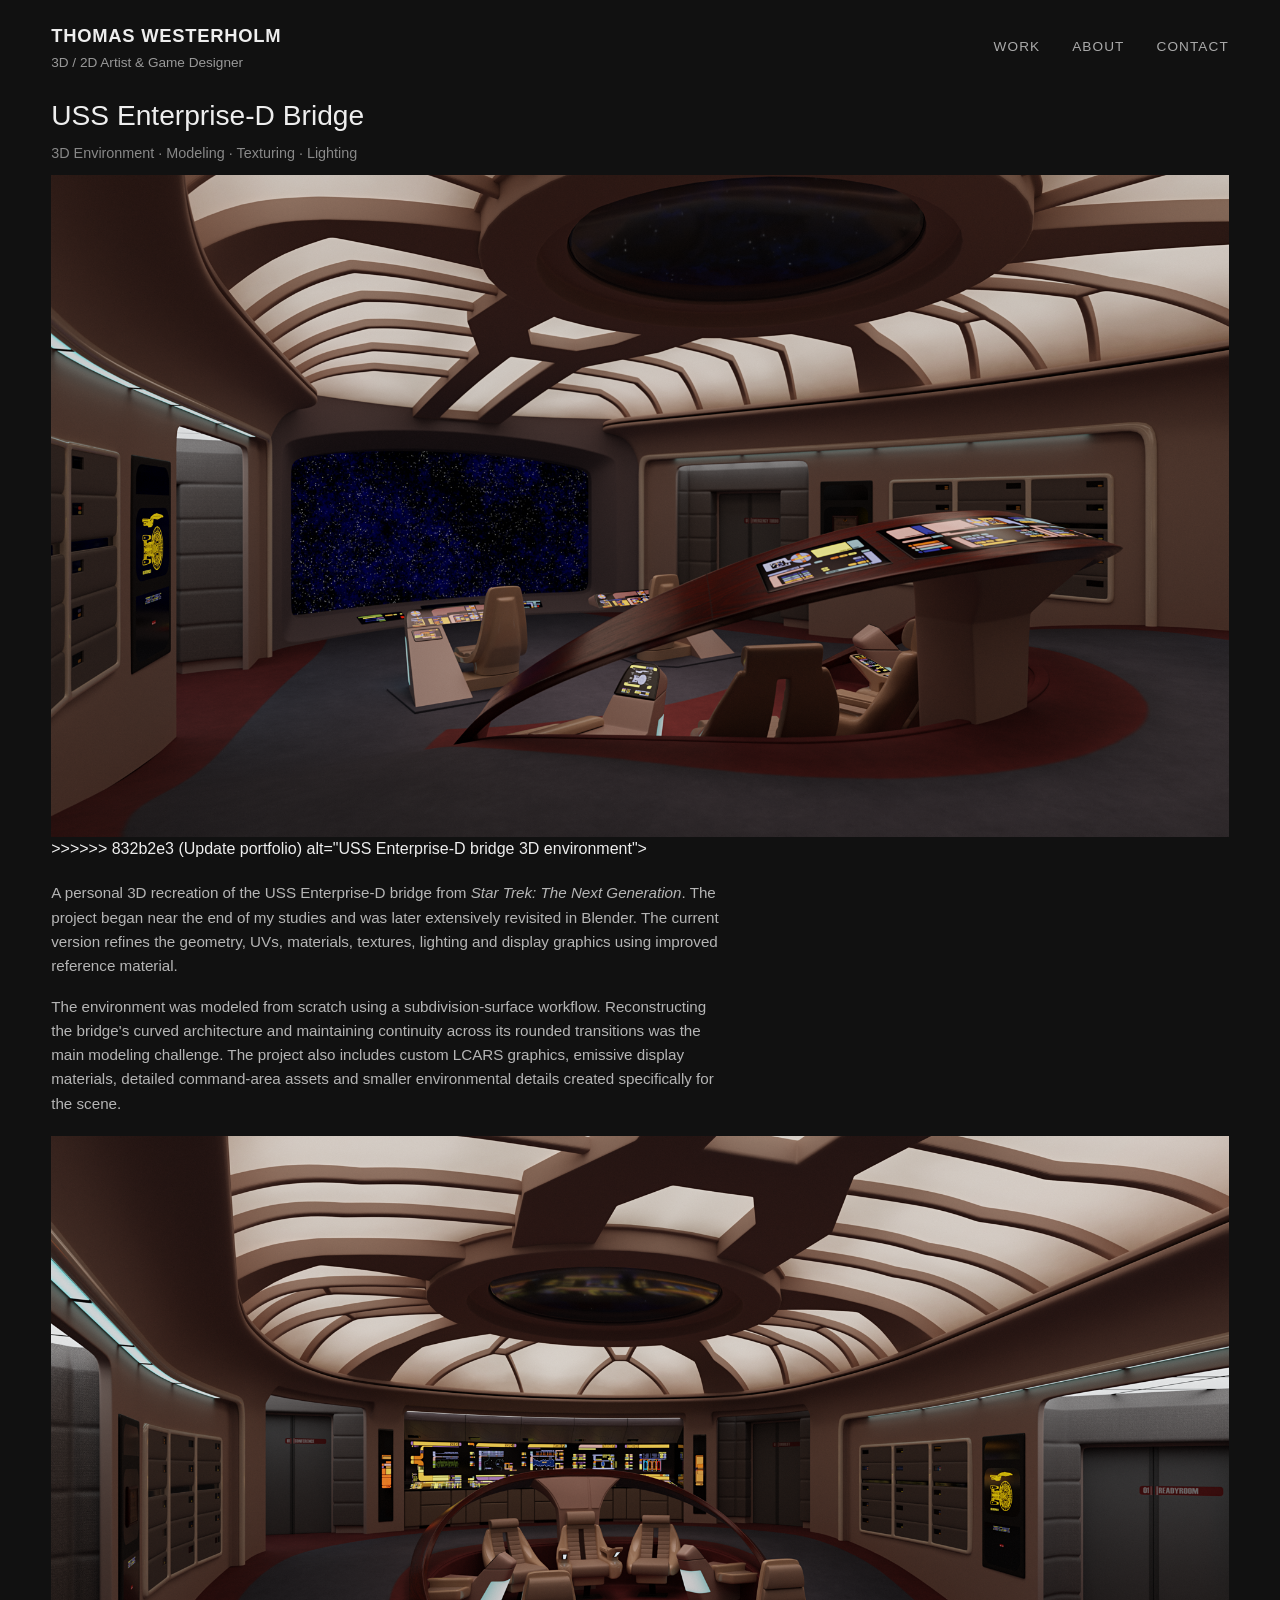
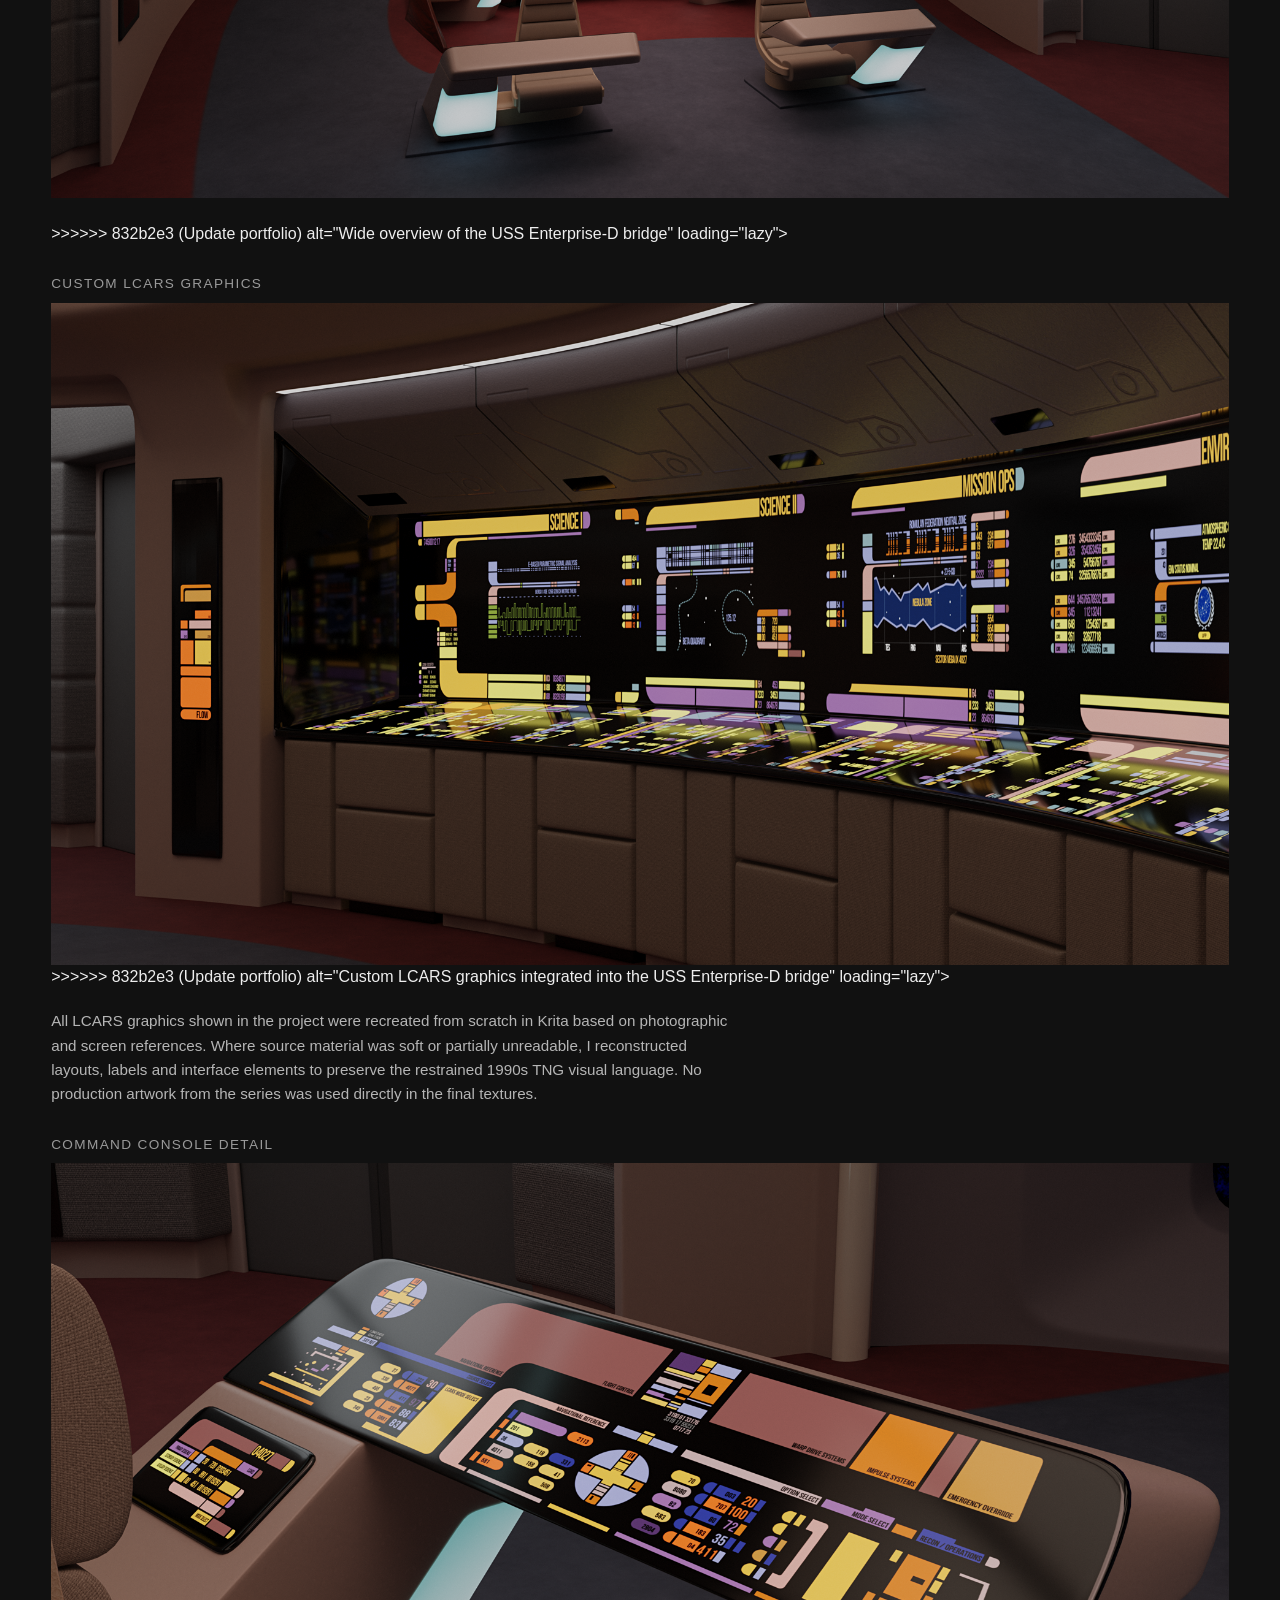
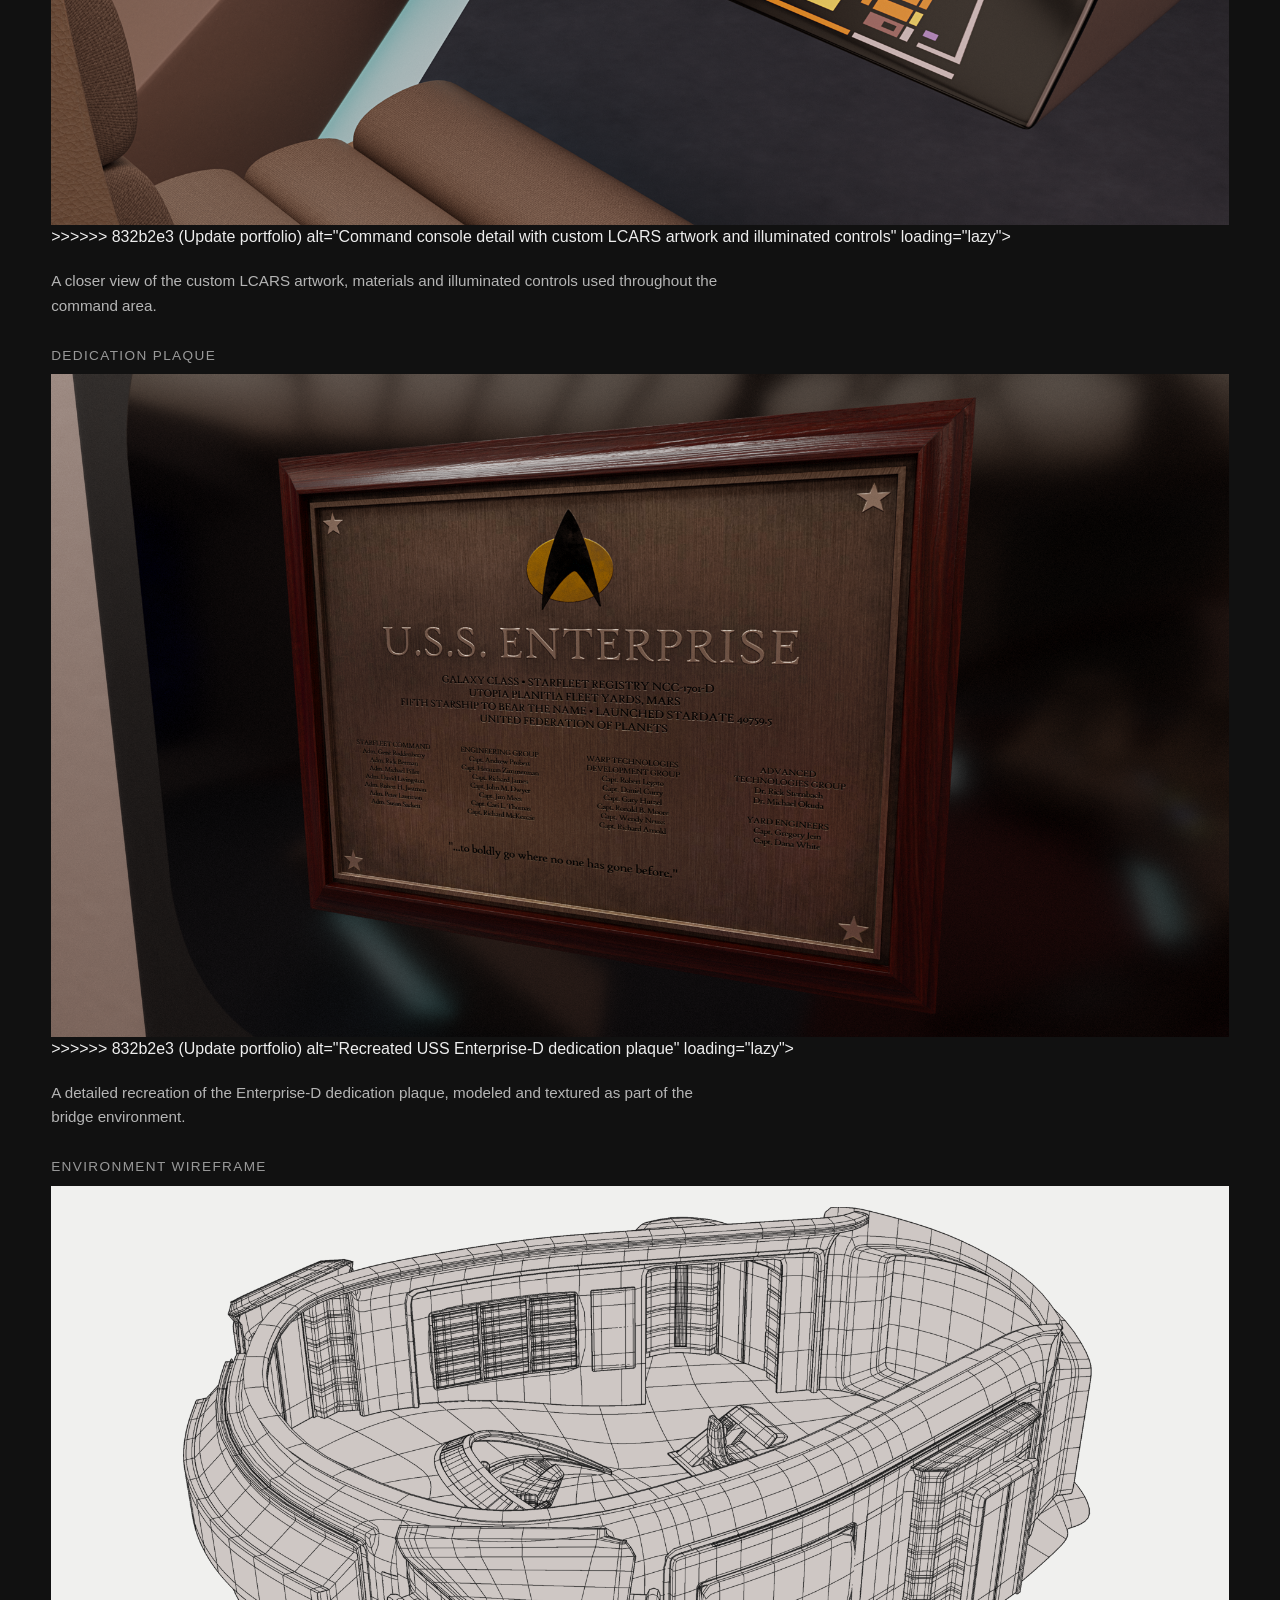
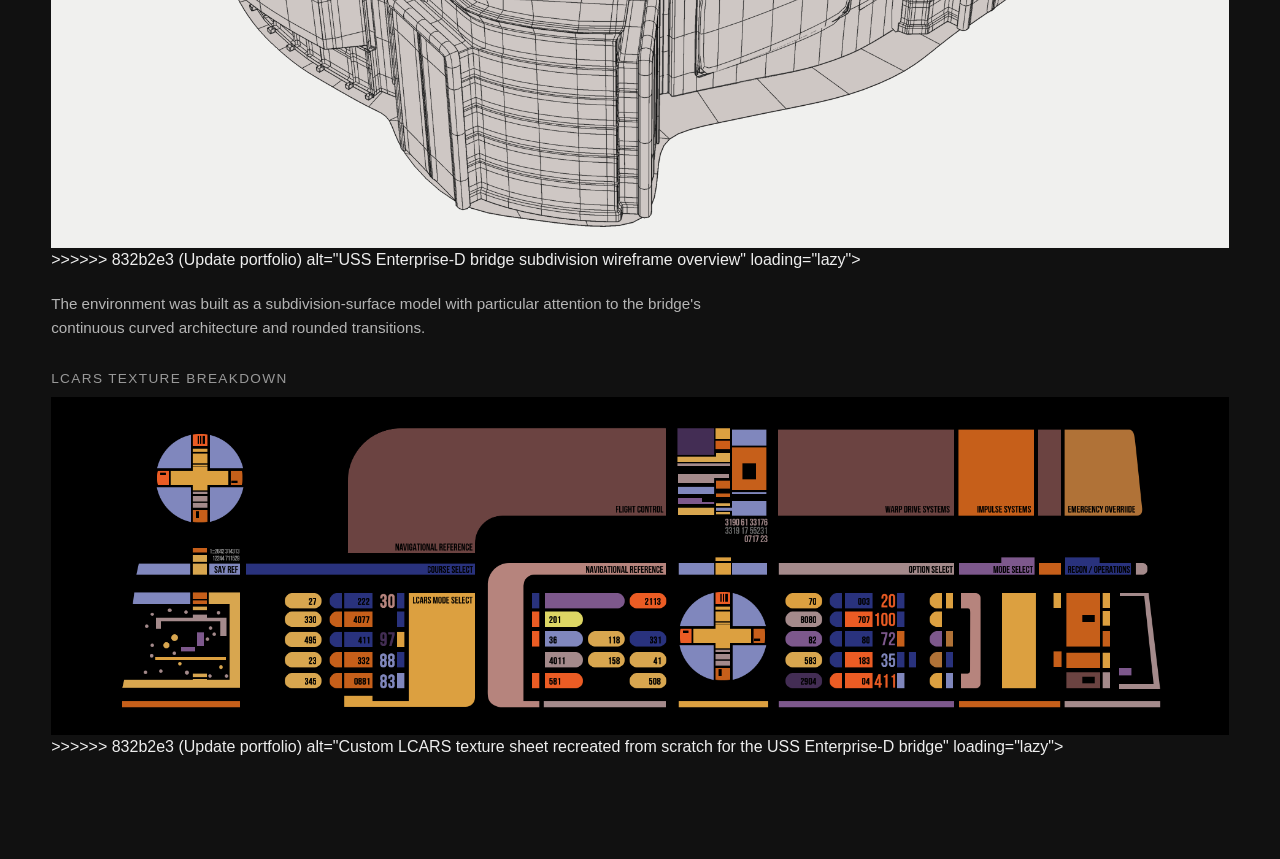
==== commit cf843561: "Update portfolio" ====
--- a/enterprise-d.html
+++ b/enterprise-d.html
@@ -8,8 +8,8 @@
     <title>USS Enterprise-D Bridge — Thomas Westerholm</title>
 
     <link rel="stylesheet" href="style.css">
-    <link rel="icon" type="image/png" href="/images/favicon.png">
-    <link rel="icon" href="/images/favicon.ico">
+    <link rel="icon" type="image/png" href="images/favicon.png">
+    <link rel="icon" href="images/favicon.ico">
 </head>
 
 <body>
@@ -44,7 +44,11 @@
 
             <img
                 class="project-hero"
+<<<<<<< HEAD
                 src="/images/enterprise-d/enterprise-d-01-hero.png"
+=======
+                src="images/enterprise-d/enterprise-d-01-hero.png"
+>>>>>>> 832b2e3 (Update portfolio)
                 alt="USS Enterprise-D bridge 3D environment">
 
             <div class="project-description">
@@ -68,7 +72,11 @@
 
             <div class="project-gallery">
                 <img
+<<<<<<< HEAD
                     src="/images/enterprise-d/enterprise-d-02-overview.png"
+=======
+                    src="images/enterprise-d/enterprise-d-02-overview.png"
+>>>>>>> 832b2e3 (Update portfolio)
                     alt="Wide overview of the USS Enterprise-D bridge"
                     loading="lazy">
             </div>
@@ -77,7 +85,11 @@
                 <h2>Custom LCARS Graphics</h2>
 
                 <img
+<<<<<<< HEAD
                     src="/images/enterprise-d/enterprise-d-03-lcars-wall.png"
+=======
+                    src="images/enterprise-d/enterprise-d-03-lcars-wall.png"
+>>>>>>> 832b2e3 (Update portfolio)
                     alt="Custom LCARS graphics integrated into the USS Enterprise-D bridge"
                     loading="lazy">
 
@@ -97,7 +109,11 @@
                 <h2>Command Console Detail</h2>
 
                 <img
+<<<<<<< HEAD
                     src="/images/enterprise-d/enterprise-d-04-command-console.png"
+=======
+                    src="images/enterprise-d/enterprise-d-04-command-console.png"
+>>>>>>> 832b2e3 (Update portfolio)
                     alt="Command console detail with custom LCARS artwork and illuminated controls"
                     loading="lazy">
 
@@ -113,7 +129,11 @@
                 <h2>Dedication Plaque</h2>
 
                 <img
+<<<<<<< HEAD
                     src="/images/enterprise-d/enterprise-d-05-dedication-plaque.png"
+=======
+                    src="images/enterprise-d/enterprise-d-05-dedication-plaque.png"
+>>>>>>> 832b2e3 (Update portfolio)
                     alt="Recreated USS Enterprise-D dedication plaque"
                     loading="lazy">
 
@@ -129,7 +149,11 @@
                 <h2>Environment Wireframe</h2>
 
                 <img
+<<<<<<< HEAD
                     src="/images/enterprise-d/enterprise-d-06-wireframe-overview.png"
+=======
+                    src="images/enterprise-d/enterprise-d-06-wireframe-overview.png"
+>>>>>>> 832b2e3 (Update portfolio)
                     alt="USS Enterprise-D bridge subdivision wireframe overview"
                     loading="lazy">
 
@@ -146,7 +170,11 @@
                 <h2>LCARS Texture Breakdown</h2>
 
                 <img
+<<<<<<< HEAD
                     src="/images/enterprise-d/enterprise-d-07-lcars-texture.png"
+=======
+                    src="images/enterprise-d/enterprise-d-07-lcars-texture.png"
+>>>>>>> 832b2e3 (Update portfolio)
                     alt="Custom LCARS texture sheet recreated from scratch for the USS Enterprise-D bridge"
                     loading="lazy">
             </div>
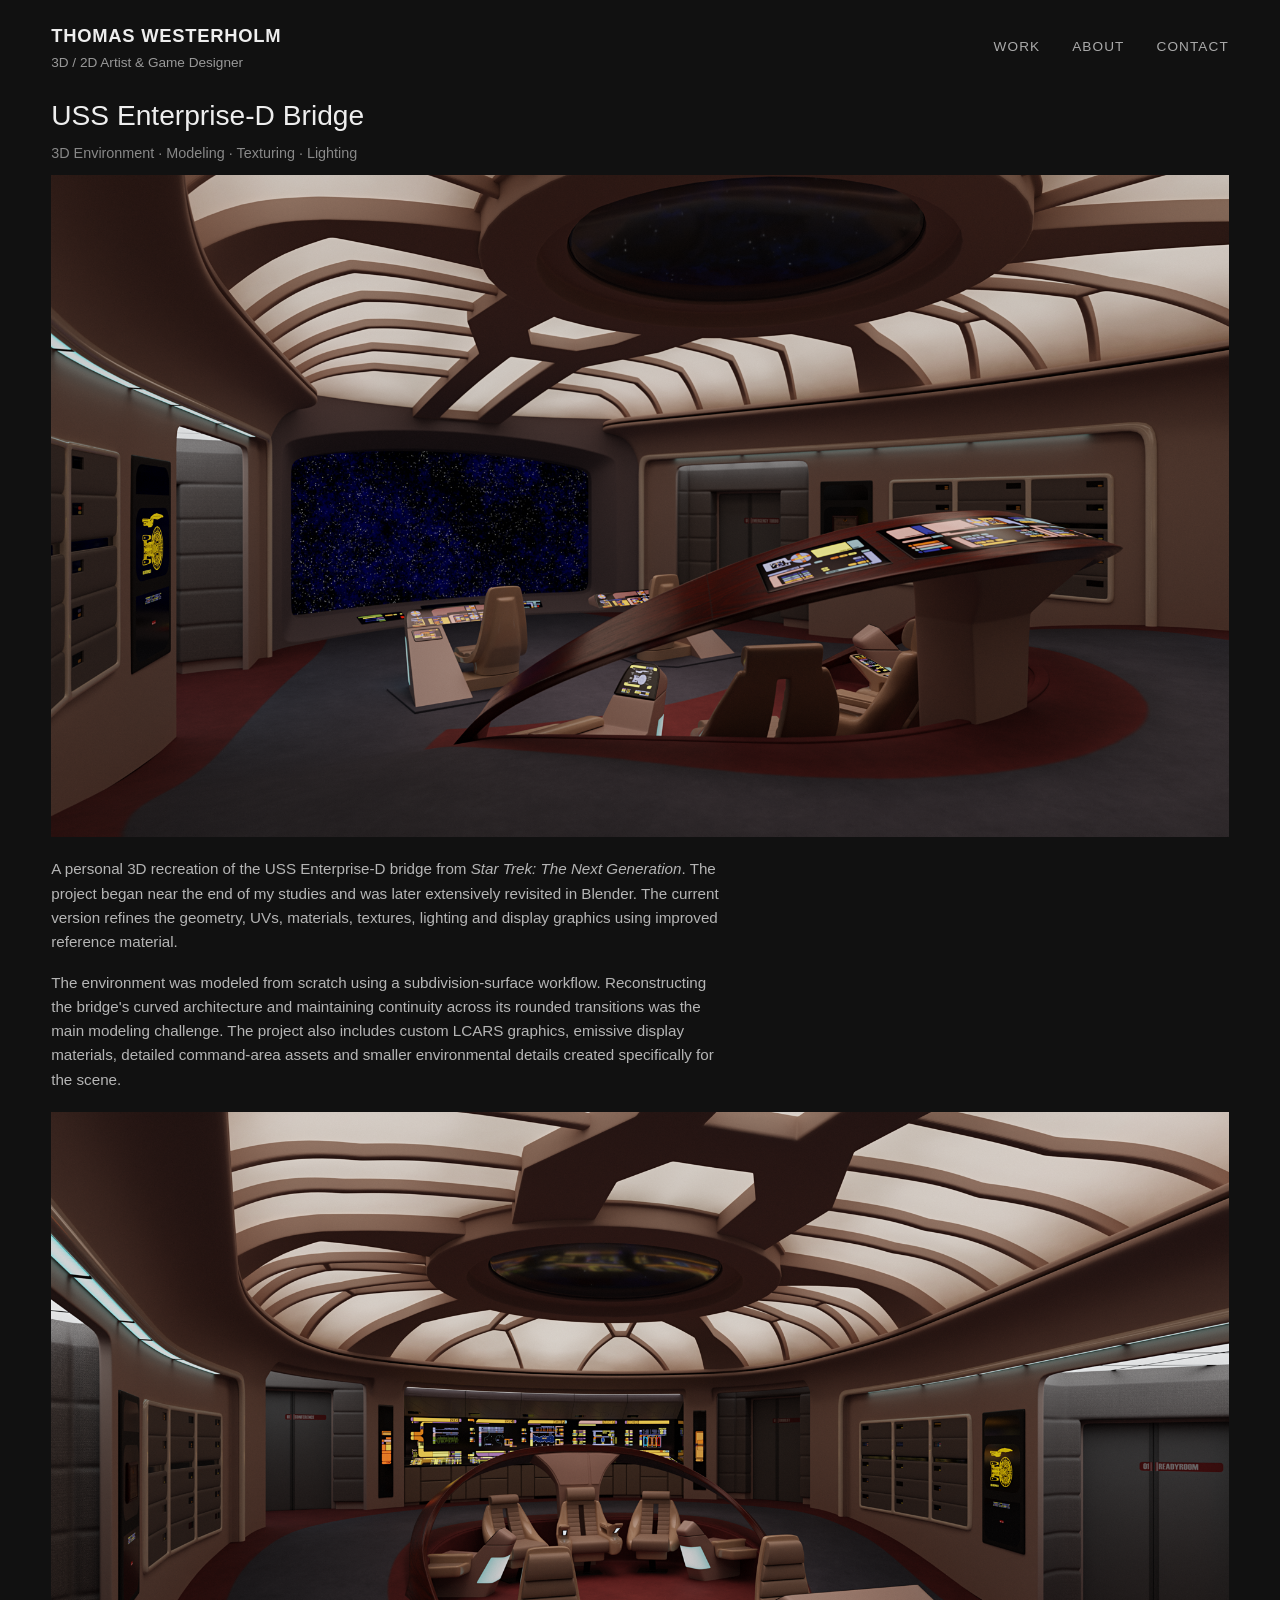
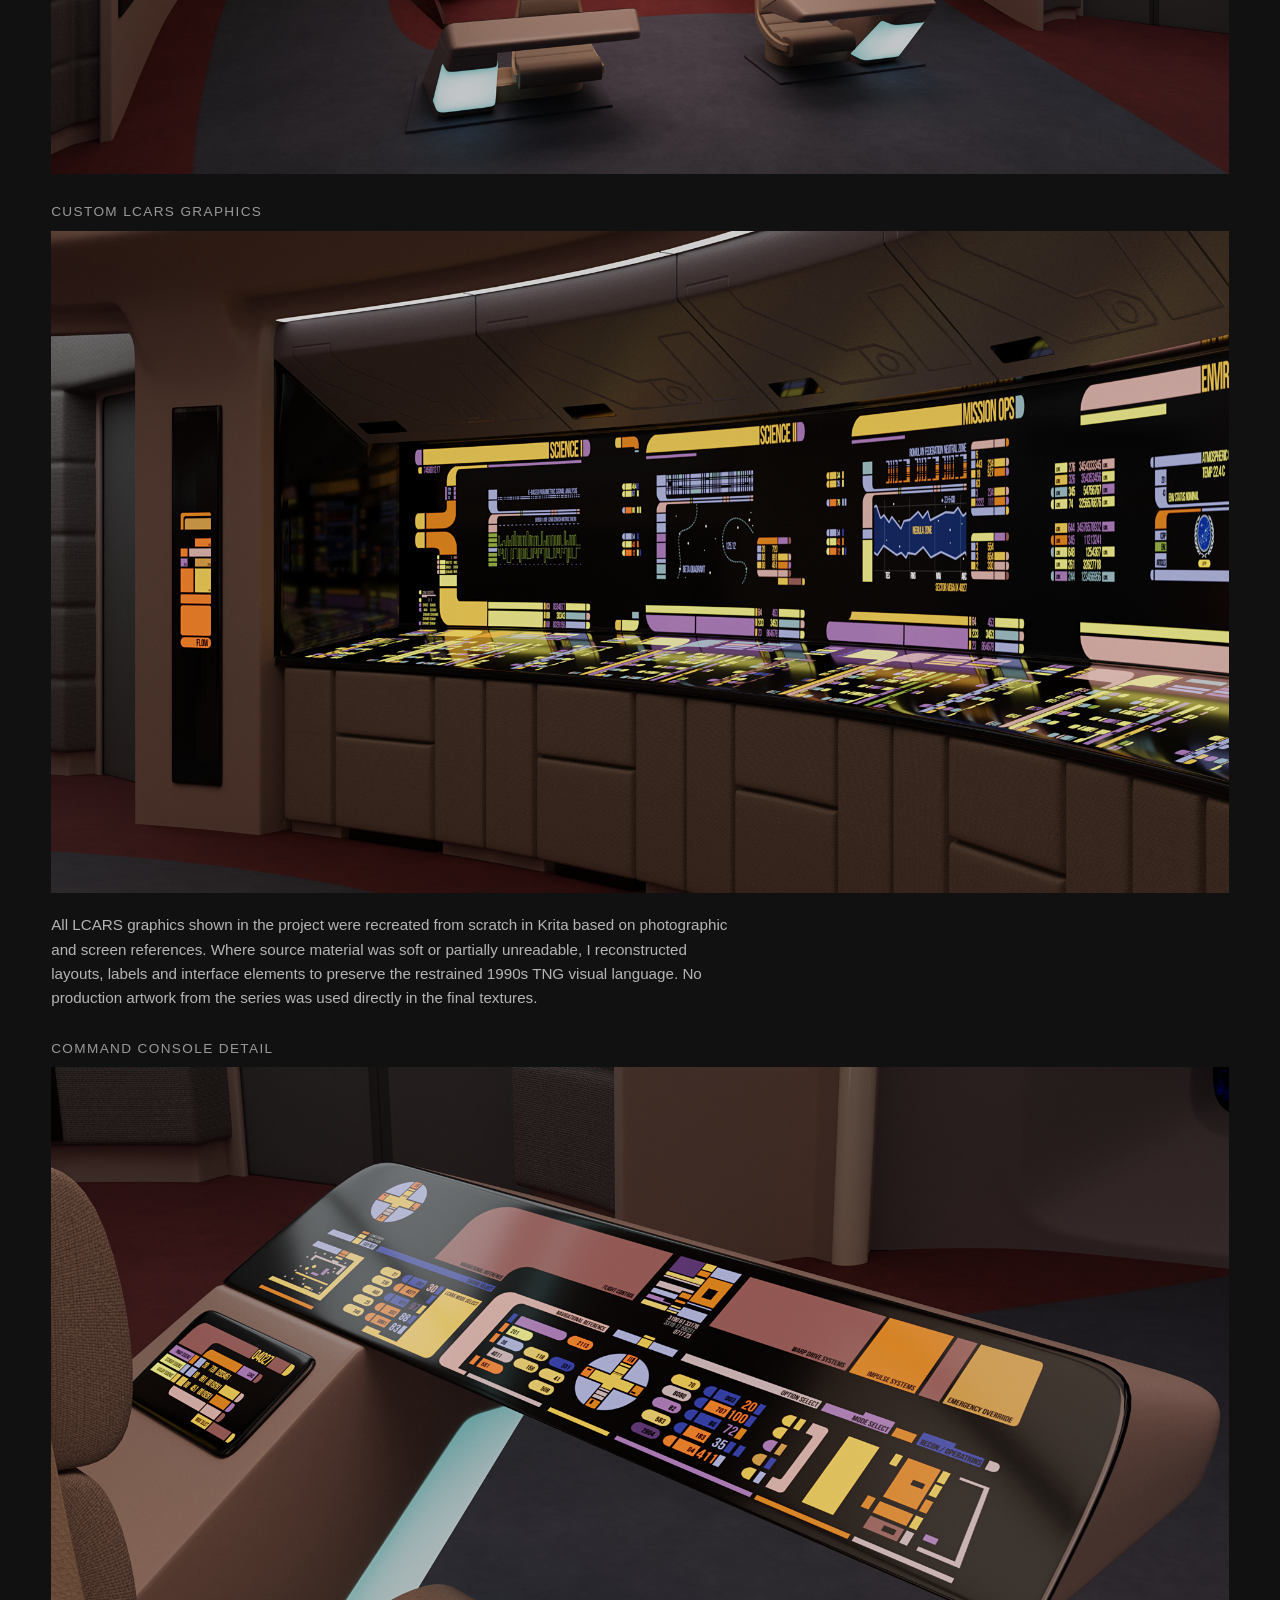
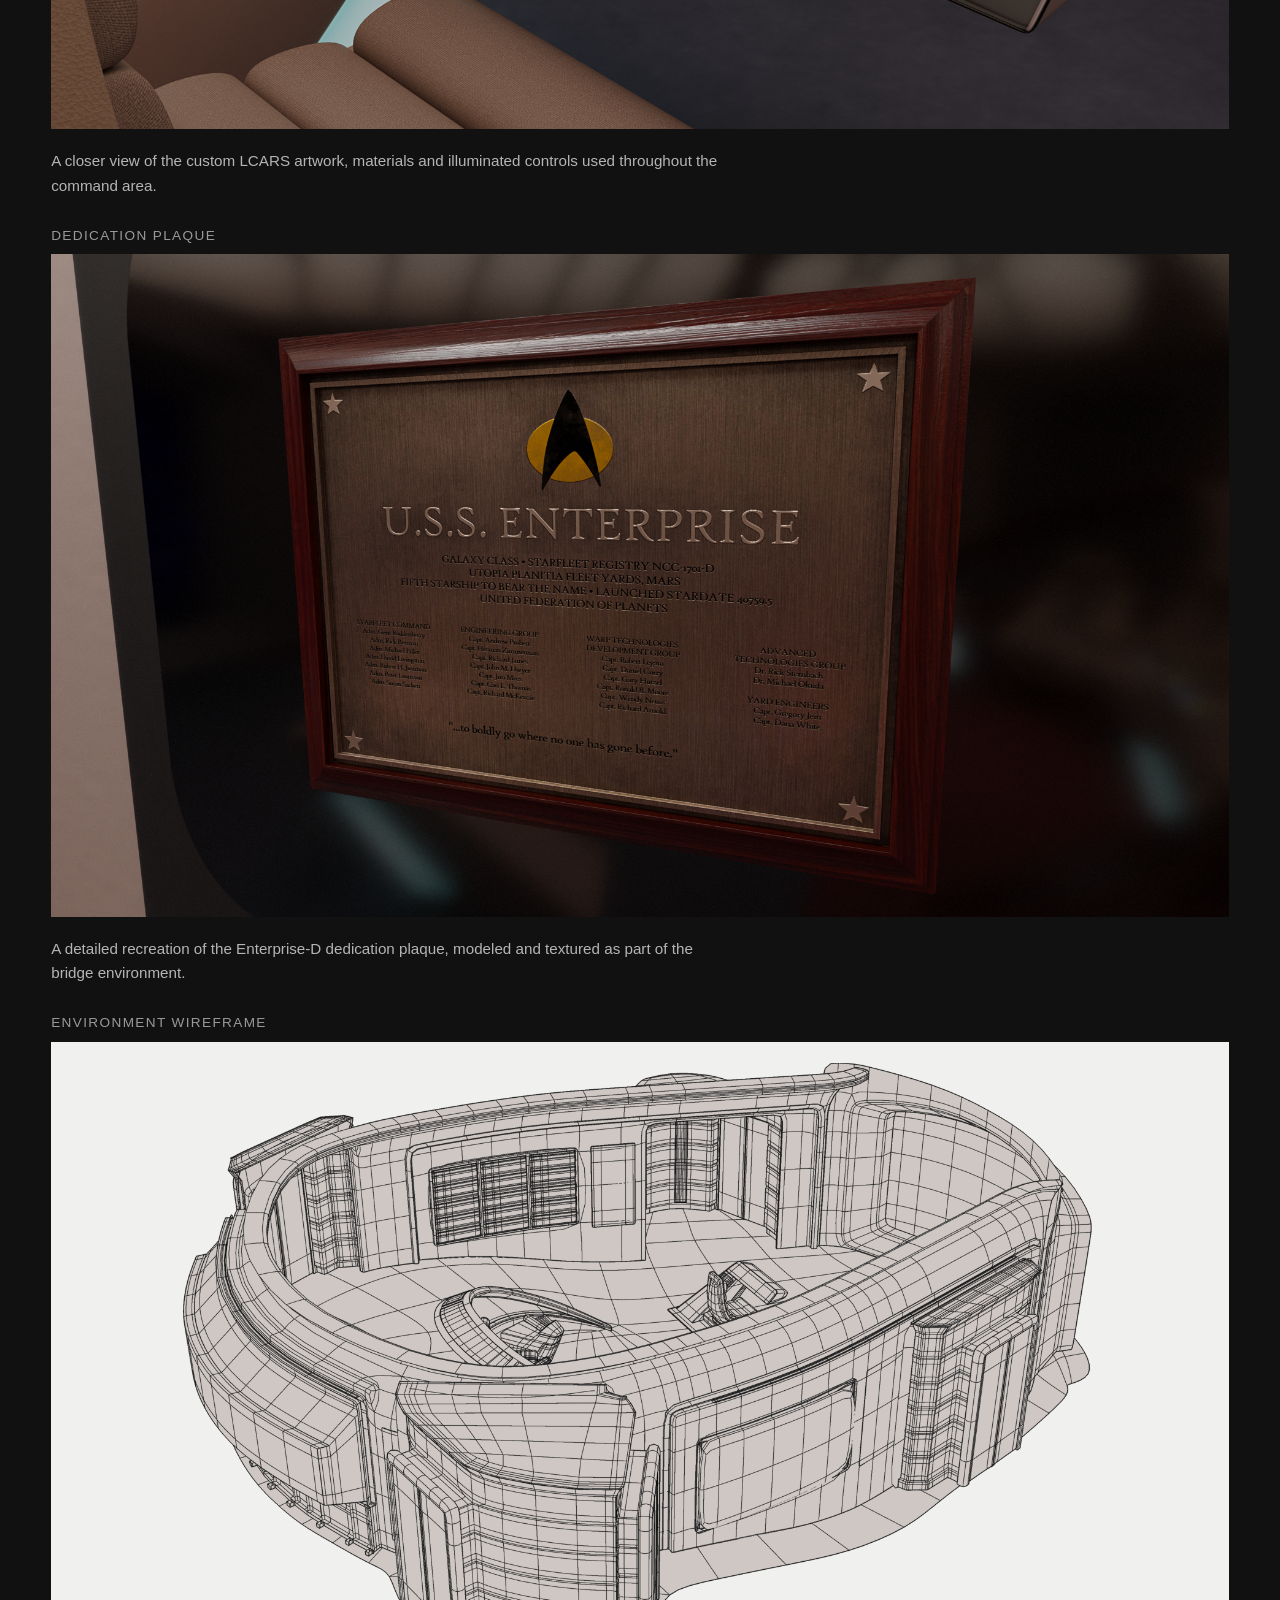
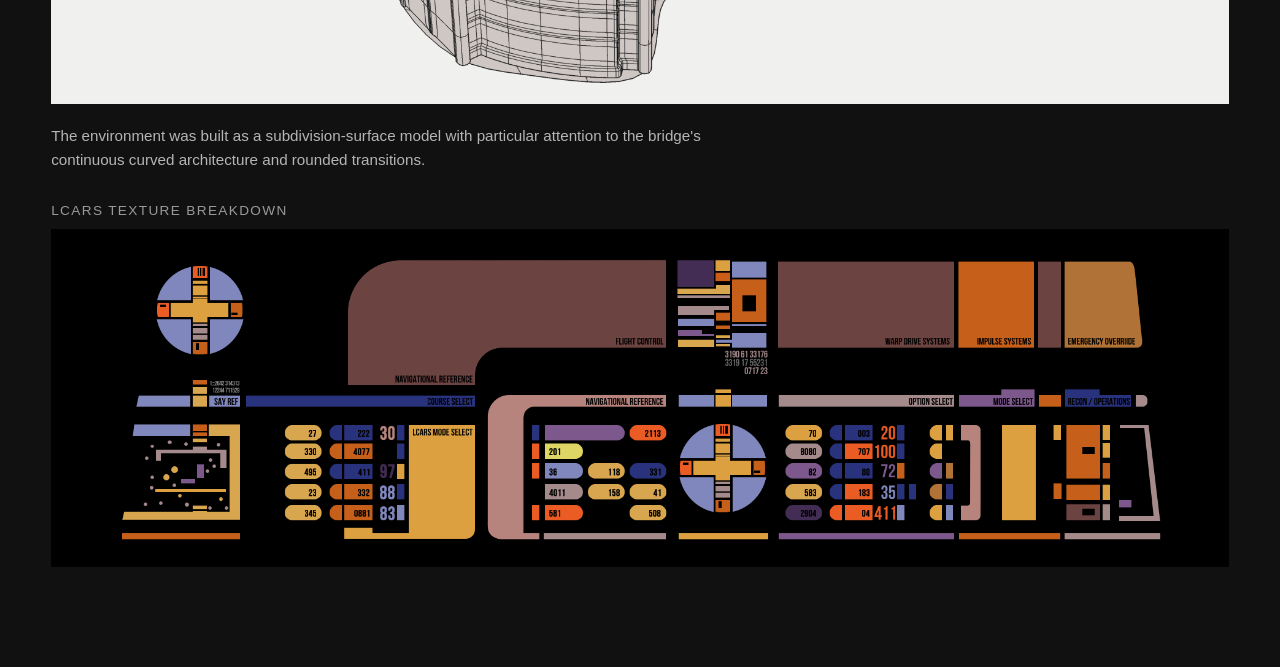
==== commit df4534bb: "Update portfolio" ====
--- a/enterprise-d.html
+++ b/enterprise-d.html
@@ -44,11 +44,7 @@
 
             <img
                 class="project-hero"
-<<<<<<< HEAD
-                src="/images/enterprise-d/enterprise-d-01-hero.png"
-=======
                 src="images/enterprise-d/enterprise-d-01-hero.png"
->>>>>>> 832b2e3 (Update portfolio)
                 alt="USS Enterprise-D bridge 3D environment">
 
             <div class="project-description">
@@ -72,11 +68,7 @@
 
             <div class="project-gallery">
                 <img
-<<<<<<< HEAD
-                    src="/images/enterprise-d/enterprise-d-02-overview.png"
-=======
                     src="images/enterprise-d/enterprise-d-02-overview.png"
->>>>>>> 832b2e3 (Update portfolio)
                     alt="Wide overview of the USS Enterprise-D bridge"
                     loading="lazy">
             </div>
@@ -85,11 +77,7 @@
                 <h2>Custom LCARS Graphics</h2>
 
                 <img
-<<<<<<< HEAD
-                    src="/images/enterprise-d/enterprise-d-03-lcars-wall.png"
-=======
                     src="images/enterprise-d/enterprise-d-03-lcars-wall.png"
->>>>>>> 832b2e3 (Update portfolio)
                     alt="Custom LCARS graphics integrated into the USS Enterprise-D bridge"
                     loading="lazy">
 
@@ -109,11 +97,7 @@
                 <h2>Command Console Detail</h2>
 
                 <img
-<<<<<<< HEAD
-                    src="/images/enterprise-d/enterprise-d-04-command-console.png"
-=======
                     src="images/enterprise-d/enterprise-d-04-command-console.png"
->>>>>>> 832b2e3 (Update portfolio)
                     alt="Command console detail with custom LCARS artwork and illuminated controls"
                     loading="lazy">
 
@@ -129,11 +113,7 @@
                 <h2>Dedication Plaque</h2>
 
                 <img
-<<<<<<< HEAD
-                    src="/images/enterprise-d/enterprise-d-05-dedication-plaque.png"
-=======
                     src="images/enterprise-d/enterprise-d-05-dedication-plaque.png"
->>>>>>> 832b2e3 (Update portfolio)
                     alt="Recreated USS Enterprise-D dedication plaque"
                     loading="lazy">
 
@@ -149,11 +129,7 @@
                 <h2>Environment Wireframe</h2>
 
                 <img
-<<<<<<< HEAD
-                    src="/images/enterprise-d/enterprise-d-06-wireframe-overview.png"
-=======
                     src="images/enterprise-d/enterprise-d-06-wireframe-overview.png"
->>>>>>> 832b2e3 (Update portfolio)
                     alt="USS Enterprise-D bridge subdivision wireframe overview"
                     loading="lazy">
 
@@ -170,11 +146,7 @@
                 <h2>LCARS Texture Breakdown</h2>
 
                 <img
-<<<<<<< HEAD
-                    src="/images/enterprise-d/enterprise-d-07-lcars-texture.png"
-=======
                     src="images/enterprise-d/enterprise-d-07-lcars-texture.png"
->>>>>>> 832b2e3 (Update portfolio)
                     alt="Custom LCARS texture sheet recreated from scratch for the USS Enterprise-D bridge"
                     loading="lazy">
             </div>
